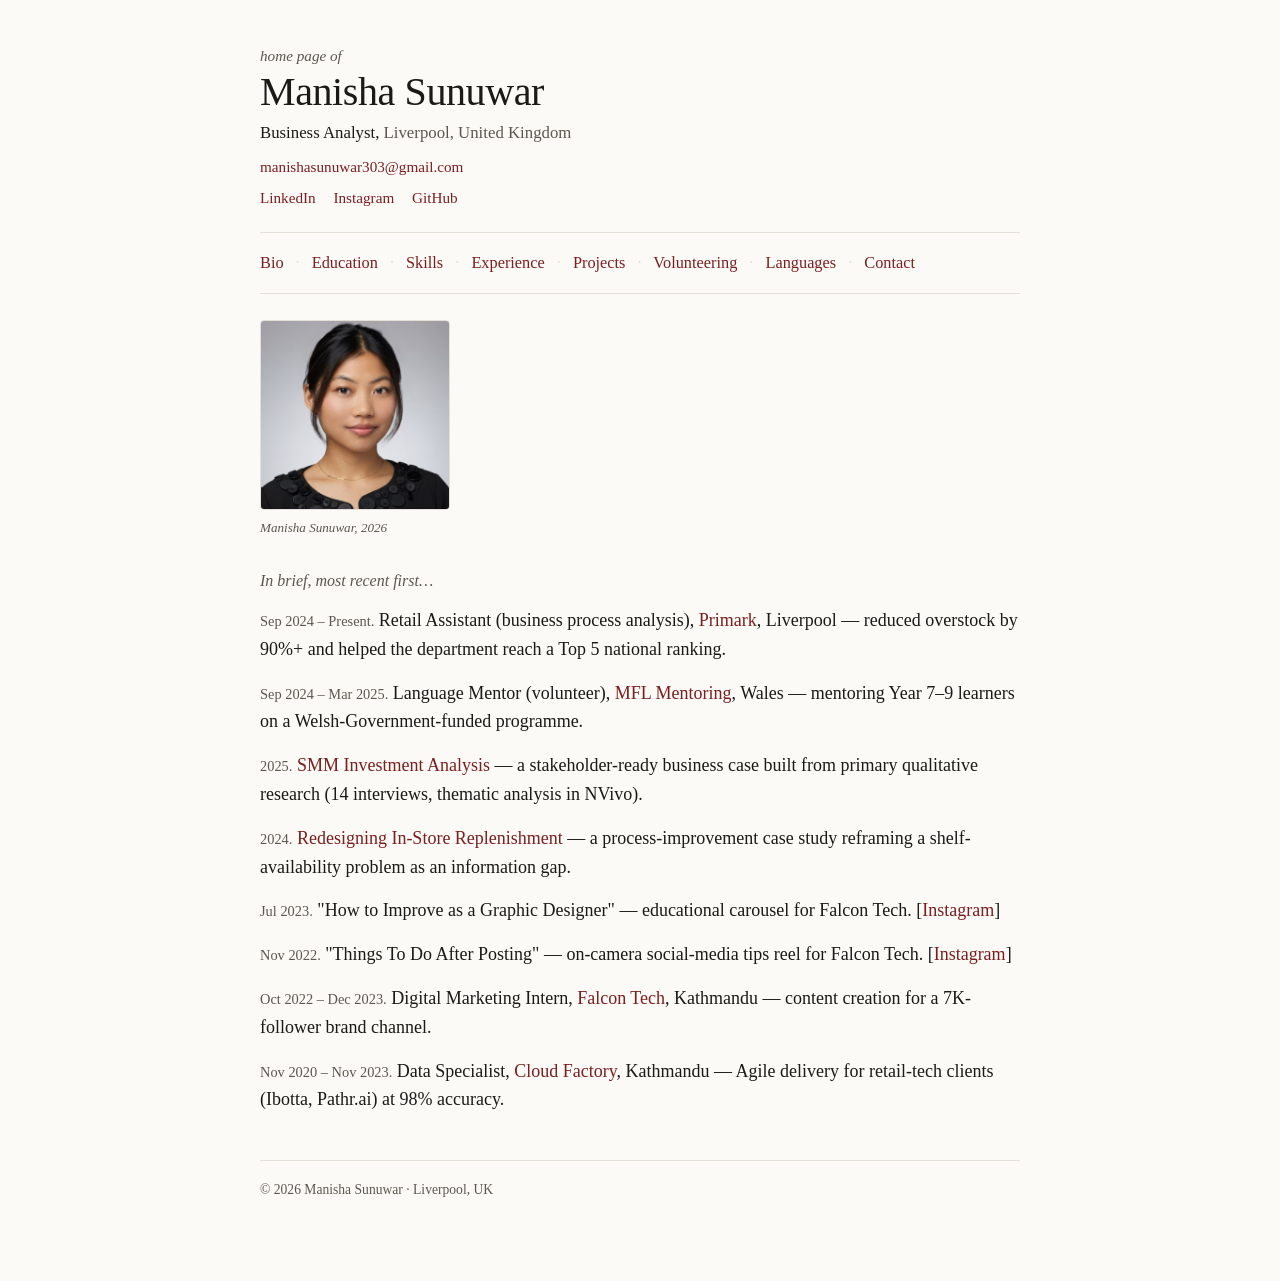
==== index.html @ f2773c0c "Add portfolio site" ====
<!DOCTYPE html>
<html lang="en">
<head>
  <meta charset="UTF-8" />
  <meta name="viewport" content="width=device-width, initial-scale=1.0" />
  <title>Manisha Sunuwar</title>
  <meta name="description" content="Home page of Manisha Sunuwar, Business Analyst in Liverpool, UK." />
  <link rel="stylesheet" href="styles.css" />
</head>
<body>
  <div class="wrap">
    <div class="masthead">
      <div class="home-of">home page of</div>
      <h1 class="name">Manisha Sunuwar</h1>
      <div class="title">Business Analyst, <span class="org">Liverpool, United Kingdom</span></div>
      <div class="contact-line"><a href="mailto:manishasunuwar303@gmail.com">manishasunuwar303@gmail.com</a></div>
      <div class="social">
        <a href="https://www.linkedin.com/in/manisha-sunuwar/" target="_blank" rel="noopener">LinkedIn</a>
        <a href="https://www.instagram.com/falcontechnepal/" target="_blank" rel="noopener">Instagram</a>
        <a href="#" id="ghlink" target="_blank" rel="noopener">GitHub</a>
      </div>
    </div>

    <nav class="nav-links">
      <a href="bio.html">Bio</a><span class="sep">·</span>
      <a href="education.html">Education</a><span class="sep">·</span>
      <a href="skills.html">Skills</a><span class="sep">·</span>
      <a href="experience.html">Experience</a><span class="sep">·</span>
      <a href="projects.html">Projects</a><span class="sep">·</span>
      <a href="volunteering.html">Volunteering</a><span class="sep">·</span>
      <a href="additional.html">Languages</a><span class="sep">·</span>
      <a href="contact.html">Contact</a>
    </nav>

    <figure class="portrait">
      <img src="assets/manisha.png" alt="Manisha Sunuwar" />
      <figcaption>Manisha Sunuwar, 2026</figcaption>
    </figure>

    <div class="recent">
      <h2>In brief, most recent first&hellip;</h2>

      <div class="entry">
        <span class="date">Sep 2024 – Present.</span>
        <span class="body">Retail Assistant (business process analysis), <a href="experience.html">Primark</a>, Liverpool — reduced overstock by 90%+ and helped the department reach a Top 5 national ranking.</span>
      </div>

      <div class="entry">
        <span class="date">Sep 2024 – Mar 2025.</span>
        <span class="body">Language Mentor (volunteer), <a href="volunteering.html">MFL Mentoring</a>, Wales — mentoring Year 7–9 learners on a Welsh-Government-funded programme.</span>
      </div>

      <div class="entry">
        <span class="date">2025.</span>
        <span class="body"><a href="projects.html">SMM Investment Analysis</a> — a stakeholder-ready business case built from primary qualitative research (14 interviews, thematic analysis in NVivo).</span>
      </div>

      <div class="entry">
        <span class="date">2024.</span>
        <span class="body"><a href="projects.html">Redesigning In-Store Replenishment</a> — a process-improvement case study reframing a shelf-availability problem as an information gap.</span>
      </div>

      <div class="entry">
        <span class="date">Jul 2023.</span>
        <span class="body">"How to Improve as a Graphic Designer" — educational carousel for Falcon Tech. [<a href="https://www.instagram.com/p/Cu6bPSGxSsg/?img_index=1" target="_blank" rel="noopener">Instagram</a>]</span>
      </div>

      <div class="entry">
        <span class="date">Nov 2022.</span>
        <span class="body">"Things To Do After Posting" — on-camera social-media tips reel for Falcon Tech. [<a href="https://www.instagram.com/falcontechnepal/reel/ClBF3lFDA8V/" target="_blank" rel="noopener">Instagram</a>]</span>
      </div>

      <div class="entry">
        <span class="date">Oct 2022 – Dec 2023.</span>
        <span class="body">Digital Marketing Intern, <a href="experience.html">Falcon Tech</a>, Kathmandu — content creation for a 7K-follower brand channel.</span>
      </div>

      <div class="entry">
        <span class="date">Nov 2020 – Nov 2023.</span>
        <span class="body">Data Specialist, <a href="experience.html">Cloud Factory</a>, Kathmandu — Agile delivery for retail-tech clients (Ibotta, Pathr.ai) at 98% accuracy.</span>
      </div>
    </div>

    <div class="footer">© <span id="yr"></span> Manisha Sunuwar · Liverpool, UK</div>
  </div>

  <script>
    document.getElementById('yr').textContent = new Date().getFullYear();
    // GitHub link points to the repo's owner page once published; falls back gracefully.
    (function(){
      var host = location.hostname; // e.g. username.github.io
      var gh = document.getElementById('ghlink');
      if (host.endsWith('github.io')) { gh.href = 'https://github.com/' + host.split('.')[0]; }
      else { gh.href = 'https://github.com/'; }
    })();
  </script>
</body>
</html>
---- styles.css ----
/* Shared styles — Manisha Sunuwar portfolio (Malan-inspired minimal hub + detail pages) */
:root {
  --bg: #fbfaf7;
  --ink: #1a1a17;
  --ink-soft: #5b574e;
  --line: #e4e0d8;
  --accent: #7a1f1f;      /* understated academic maroon */
  --accent-2: #2f6f5e;
  --max: 760px;
}
@media (prefers-color-scheme: dark) {
  :root:not([data-theme="light"]) {
    --bg: #14130f;
    --ink: #eceae3;
    --ink-soft: #a29d93;
    --line: #2c2a24;
    --accent: #d98a8a;
    --accent-2: #7fbfa9;
  }
}
:root[data-theme="dark"] {
  --bg: #14130f;
  --ink: #eceae3;
  --ink-soft: #a29d93;
  --line: #2c2a24;
  --accent: #d98a8a;
  --accent-2: #7fbfa9;
}

* { box-sizing: border-box; margin: 0; padding: 0; }
html { -webkit-text-size-adjust: 100%; }
body {
  background: var(--bg);
  color: var(--ink);
  font-family: Georgia, 'Times New Roman', serif;
  font-size: 18px;
  line-height: 1.6;
  padding: 44px 22px 80px;
}
.wrap { max-width: var(--max); margin: 0 auto; }

a { color: var(--accent); text-decoration: none; }
a:hover { text-decoration: underline; }

/* Masthead */
.masthead { margin-bottom: 6px; }
.home-of { color: var(--ink-soft); font-style: italic; font-size: .95rem; }
h1.name { font-size: 2.5rem; font-weight: normal; letter-spacing: -.01em; line-height: 1.1; margin: 2px 0 6px; }
.title { color: var(--ink); font-size: 1.05rem; }
.title .org { color: var(--ink-soft); }
.contact-line { color: var(--ink-soft); font-size: .95rem; margin-top: 8px; }
.contact-line a { color: var(--accent); }
.social { margin-top: 6px; font-size: .95rem; }
.social a { color: var(--accent); margin-right: 14px; }

/* Nav of hyperlinks (Malan-style) */
.nav-links {
  margin: 22px 0 10px;
  padding: 14px 0;
  border-top: 1px solid var(--line);
  border-bottom: 1px solid var(--line);
  font-size: 1.02rem;
  line-height: 2;
}
.nav-links a { margin-right: 4px; }
.nav-links .sep { color: var(--line); margin: 0 8px; }

/* Portrait */
.portrait { margin: 26px 0 10px; }
.portrait img { width: 190px; height: 190px; object-fit: cover; border: 1px solid var(--line); border-radius: 4px; display: block; }
.portrait figcaption { color: var(--ink-soft); font-size: .82rem; font-style: italic; margin-top: 7px; }

/* Chronological list on hub */
.recent { margin-top: 30px; }
.recent h2 { font-size: 1rem; font-weight: normal; font-style: italic; color: var(--ink-soft); margin-bottom: 12px; }
.entry { margin-bottom: 15px; }
.entry .date { color: var(--ink-soft); font-size: .9rem; }
.entry .body { }

/* Detail pages */
.back { font-size: .95rem; color: var(--ink-soft); }
.back a { color: var(--accent); }
.page-title { font-size: 2rem; font-weight: normal; margin: 18px 0 6px; letter-spacing: -.01em; }
.detail-nav { margin: 4px 0 26px; padding-bottom: 16px; border-bottom: 1px solid var(--line); font-size: .95rem; }
.detail-nav a { margin-right: 4px; }
.detail-nav .sep { color: var(--line); margin: 0 6px; }

section.block { margin-bottom: 34px; }
h2.sub { font-size: 1.3rem; font-weight: normal; margin-bottom: 4px; }
h3.item { font-size: 1.12rem; font-weight: bold; margin: 20px 0 2px; }
.meta { color: var(--ink-soft); font-size: .95rem; margin-bottom: 8px; }
.meta .when { font-style: italic; }
p { margin-bottom: 14px; }
ul.bullets { margin: 8px 0 14px 22px; }
ul.bullets li { margin-bottom: 7px; }
.tagline { color: var(--ink-soft); font-size: .92rem; }
.skills-block { margin-bottom: 18px; }
.skills-block .label { font-weight: bold; }
.divider { border: none; border-top: 1px solid var(--line); margin: 26px 0; }

.footer { margin-top: 46px; padding-top: 18px; border-top: 1px solid var(--line); color: var(--ink-soft); font-size: .85rem; }
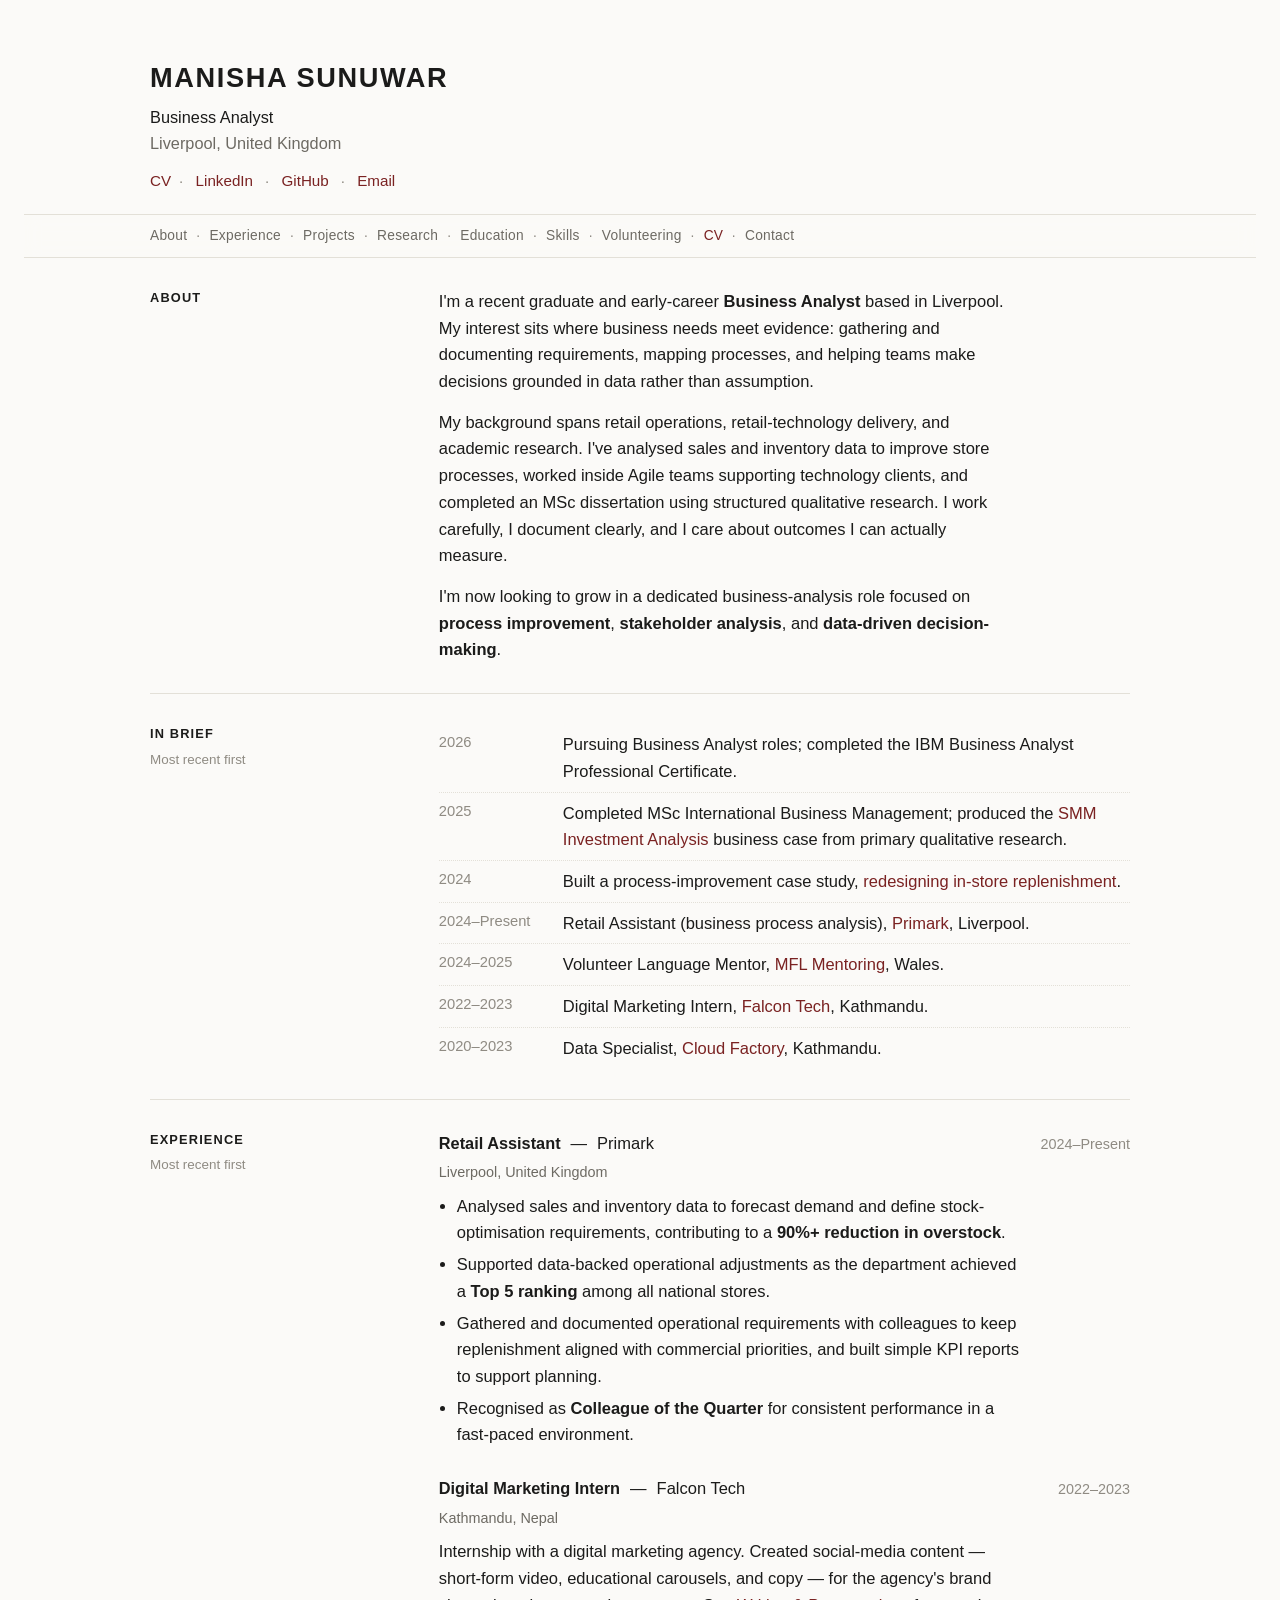
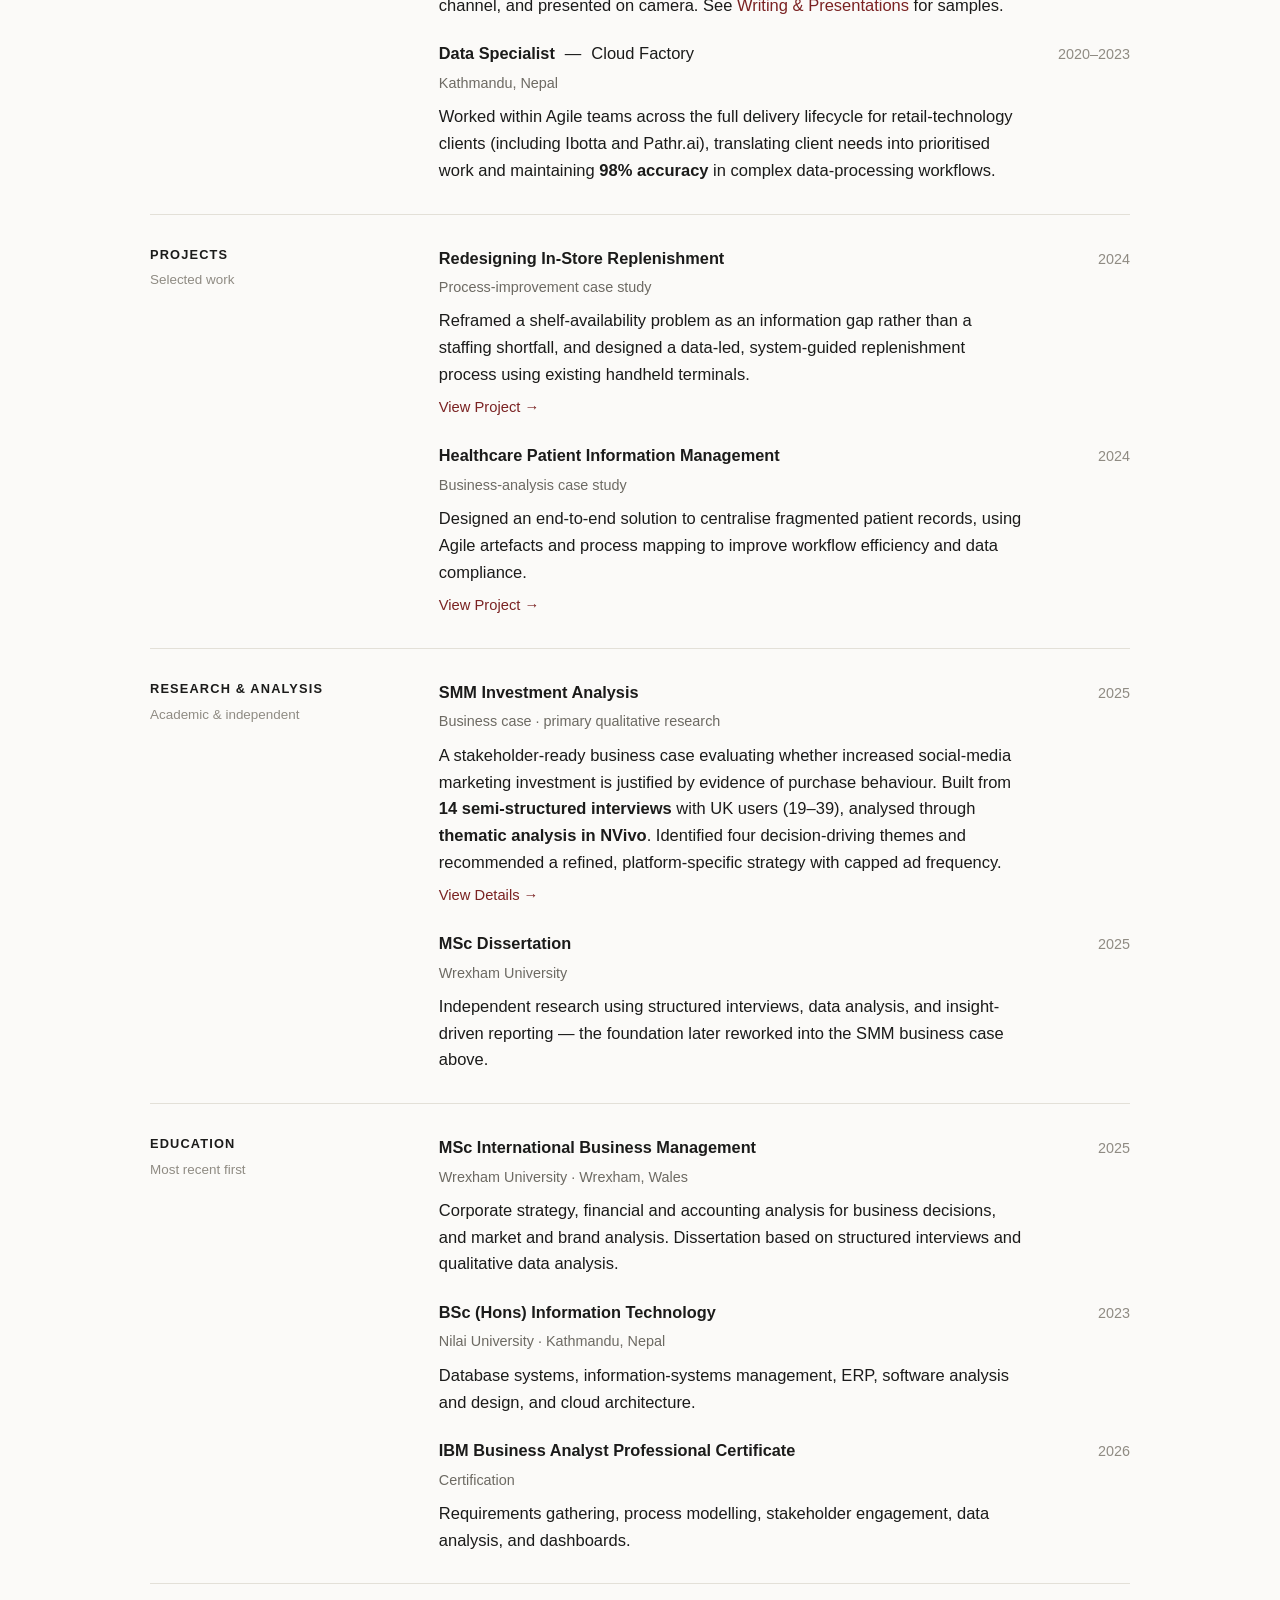
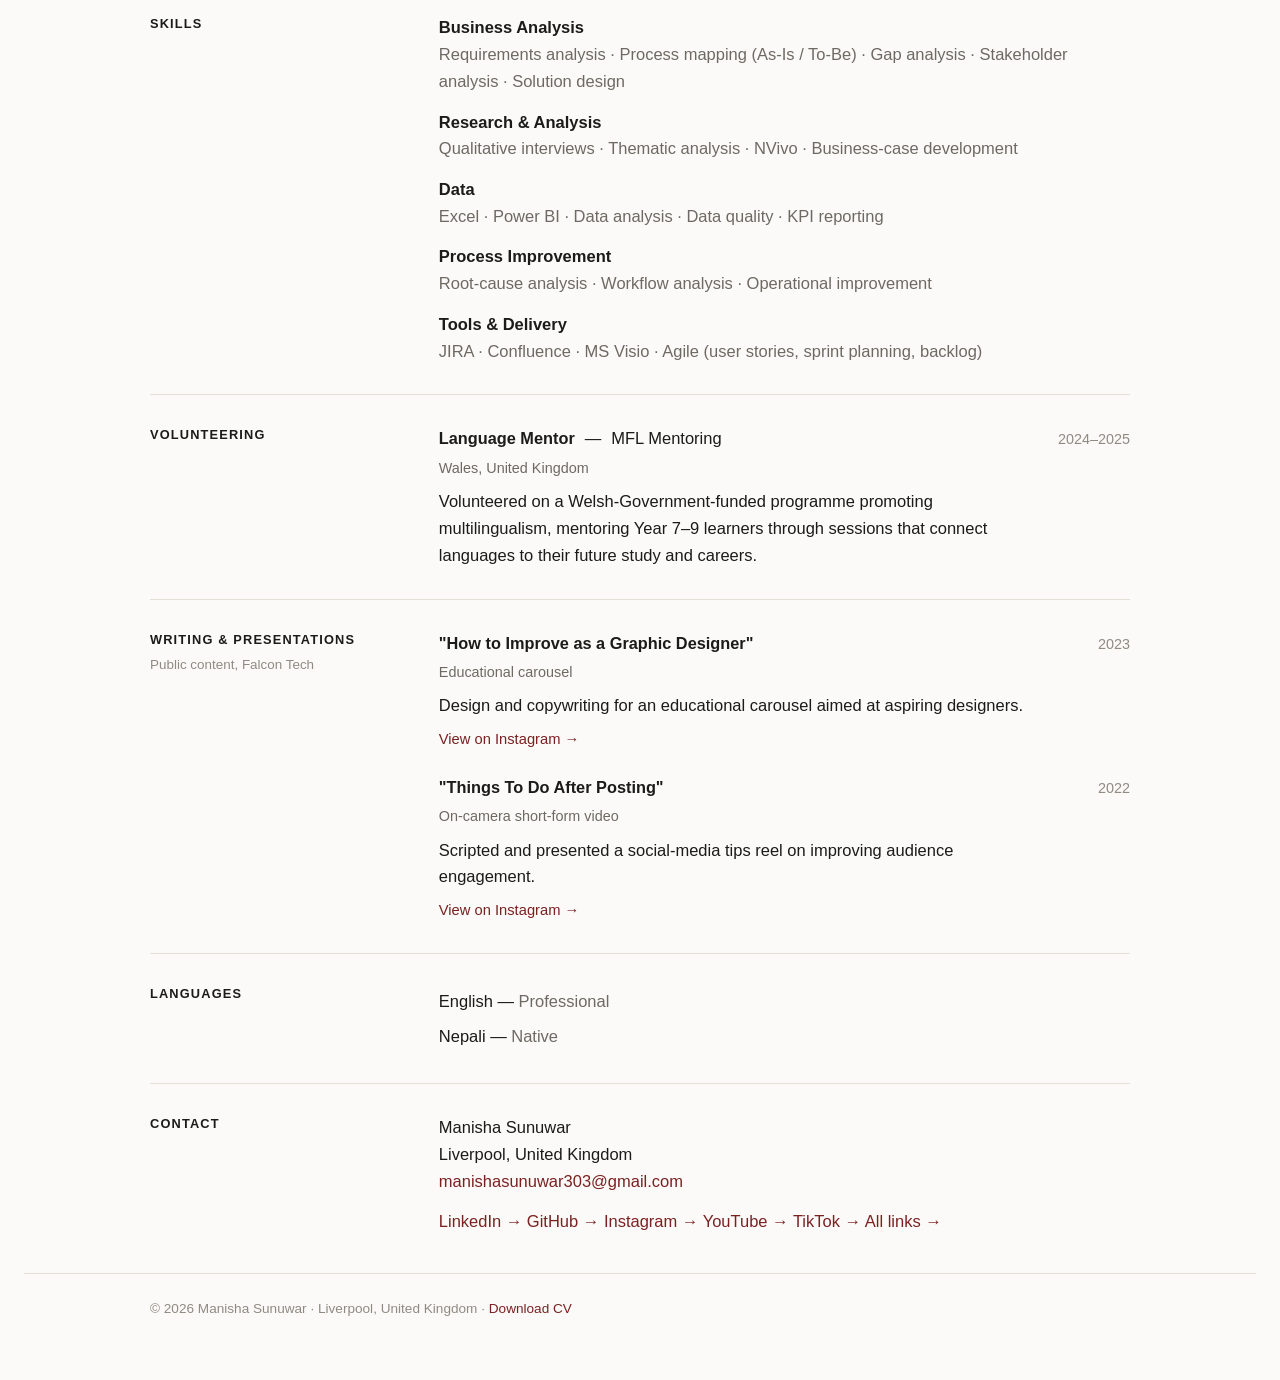
==== commit 7cf1c6c6: "Redesign as minimalist single-page editorial archive - Replace multi-page hub with one left-label/ri" ====
--- a/index.html
+++ b/index.html
@@ -4,95 +4,365 @@
   <meta charset="UTF-8" />
   <meta name="viewport" content="width=device-width, initial-scale=1.0" />
   <title>Manisha Sunuwar</title>
-  <meta name="description" content="Home page of Manisha Sunuwar, Business Analyst in Liverpool, UK." />
+  <meta name="description" content="Manisha Sunuwar — Business Analyst in Liverpool, United Kingdom. Experience, projects, research, and education." />
   <link rel="stylesheet" href="styles.css" />
 </head>
 <body>
   <div class="wrap">
-    <div class="masthead">
-      <div class="home-of">home page of</div>
-      <h1 class="name">Manisha Sunuwar</h1>
-      <div class="title">Business Analyst, <span class="org">Liverpool, United Kingdom</span></div>
-      <div class="contact-line"><a href="mailto:manishasunuwar303@gmail.com">manishasunuwar303@gmail.com</a></div>
-      <div class="social">
-        <a href="https://www.linkedin.com/in/manisha-sunuwar/" target="_blank" rel="noopener">LinkedIn</a>
-        <a href="https://www.instagram.com/falcontechnepal/" target="_blank" rel="noopener">Instagram</a>
-        <a href="#" id="ghlink" target="_blank" rel="noopener">GitHub</a>
-      </div>
-    </div>
-
-    <nav class="nav-links">
-      <a href="bio.html">Bio</a><span class="sep">·</span>
-      <a href="education.html">Education</a><span class="sep">·</span>
-      <a href="skills.html">Skills</a><span class="sep">·</span>
-      <a href="experience.html">Experience</a><span class="sep">·</span>
-      <a href="projects.html">Projects</a><span class="sep">·</span>
-      <a href="volunteering.html">Volunteering</a><span class="sep">·</span>
-      <a href="additional.html">Languages</a><span class="sep">·</span>
-      <a href="contact.html">Contact</a>
-    </nav>
-
-    <figure class="portrait">
-      <img src="assets/manisha.png" alt="Manisha Sunuwar" />
-      <figcaption>Manisha Sunuwar, 2026</figcaption>
-    </figure>
-
-    <div class="recent">
-      <h2>In brief, most recent first&hellip;</h2>
-
-      <div class="entry">
-        <span class="date">Sep 2024 – Present.</span>
-        <span class="body">Retail Assistant (business process analysis), <a href="experience.html">Primark</a>, Liverpool — reduced overstock by 90%+ and helped the department reach a Top 5 national ranking.</span>
-      </div>
-
-      <div class="entry">
-        <span class="date">Sep 2024 – Mar 2025.</span>
-        <span class="body">Language Mentor (volunteer), <a href="volunteering.html">MFL Mentoring</a>, Wales — mentoring Year 7–9 learners on a Welsh-Government-funded programme.</span>
-      </div>
-
-      <div class="entry">
-        <span class="date">2025.</span>
-        <span class="body"><a href="projects.html">SMM Investment Analysis</a> — a stakeholder-ready business case built from primary qualitative research (14 interviews, thematic analysis in NVivo).</span>
-      </div>
-
-      <div class="entry">
-        <span class="date">2024.</span>
-        <span class="body"><a href="projects.html">Redesigning In-Store Replenishment</a> — a process-improvement case study reframing a shelf-availability problem as an information gap.</span>
-      </div>
-
-      <div class="entry">
-        <span class="date">Jul 2023.</span>
-        <span class="body">"How to Improve as a Graphic Designer" — educational carousel for Falcon Tech. [<a href="https://www.instagram.com/p/Cu6bPSGxSsg/?img_index=1" target="_blank" rel="noopener">Instagram</a>]</span>
-      </div>
-
-      <div class="entry">
-        <span class="date">Nov 2022.</span>
-        <span class="body">"Things To Do After Posting" — on-camera social-media tips reel for Falcon Tech. [<a href="https://www.instagram.com/falcontechnepal/reel/ClBF3lFDA8V/" target="_blank" rel="noopener">Instagram</a>]</span>
-      </div>
-
-      <div class="entry">
-        <span class="date">Oct 2022 – Dec 2023.</span>
-        <span class="body">Digital Marketing Intern, <a href="experience.html">Falcon Tech</a>, Kathmandu — content creation for a 7K-follower brand channel.</span>
-      </div>
-
-      <div class="entry">
-        <span class="date">Nov 2020 – Nov 2023.</span>
-        <span class="body">Data Specialist, <a href="experience.html">Cloud Factory</a>, Kathmandu — Agile delivery for retail-tech clients (Ibotta, Pathr.ai) at 98% accuracy.</span>
-      </div>
-    </div>
-
-    <div class="footer">© <span id="yr"></span> Manisha Sunuwar · Liverpool, UK</div>
+    <header class="masthead">
+      <h1>Manisha Sunuwar</h1>
+      <div class="role">Business Analyst</div>
+      <div class="loc">Liverpool, United Kingdom</div>
+      <div class="links">
+        <button class="textbtn" type="button" data-cv>CV</button><span class="sep">·</span>
+        <a href="https://www.linkedin.com/in/manisha-sunuwar/" target="_blank" rel="noopener">LinkedIn</a><span class="sep">·</span>
+        <a href="https://github.com/manishasunuwar303" target="_blank" rel="noopener">GitHub</a><span class="sep">·</span>
+        <a href="mailto:manishasunuwar303@gmail.com">Email</a>
+      </div>
+    </header>
+  </div>
+
+  <nav class="site">
+    <div class="wrap">
+      <a href="#about">About</a><span class="sep">·</span>
+      <a href="#experience">Experience</a><span class="sep">·</span>
+      <a href="#projects">Projects</a><span class="sep">·</span>
+      <a href="#research">Research</a><span class="sep">·</span>
+      <a href="#education">Education</a><span class="sep">·</span>
+      <a href="#skills">Skills</a><span class="sep">·</span>
+      <a href="#volunteering">Volunteering</a><span class="sep">·</span>
+      <button class="textbtn" type="button" data-cv>CV</button><span class="sep">·</span>
+      <a href="#contact">Contact</a>
+    </div>
+  </nav>
+
+  <main class="wrap">
+
+    <!-- ABOUT -->
+    <section class="row" id="about">
+      <div class="label"><div class="title">About</div></div>
+      <div class="content">
+        <p>I'm a recent graduate and early-career <strong>Business Analyst</strong> based in Liverpool. My interest sits where business needs meet evidence: gathering and documenting requirements, mapping processes, and helping teams make decisions grounded in data rather than assumption.</p>
+        <p>My background spans retail operations, retail-technology delivery, and academic research. I've analysed sales and inventory data to improve store processes, worked inside Agile teams supporting technology clients, and completed an MSc dissertation using structured qualitative research. I work carefully, I document clearly, and I care about outcomes I can actually measure.</p>
+        <p>I'm now looking to grow in a dedicated business-analysis role focused on <strong>process improvement</strong>, <strong>stakeholder analysis</strong>, and <strong>data-driven decision-making</strong>.</p>
+      </div>
+    </section>
+
+    <!-- IN BRIEF -->
+    <section class="row" id="brief">
+      <div class="label"><div class="title">In Brief</div><div class="sub">Most recent first</div></div>
+      <div class="content">
+        <ul class="brief">
+          <li><span class="yr">2026</span><span class="txt">Pursuing Business Analyst roles; completed the IBM Business Analyst Professional Certificate.</span></li>
+          <li><span class="yr">2025</span><span class="txt">Completed MSc International Business Management; produced the <a href="#research">SMM Investment Analysis</a> business case from primary qualitative research.</span></li>
+          <li><span class="yr">2024</span><span class="txt">Built a process-improvement case study, <a href="#projects">redesigning in-store replenishment</a>.</span></li>
+          <li><span class="yr">2024–Present</span><span class="txt">Retail Assistant (business process analysis), <a href="#experience">Primark</a>, Liverpool.</span></li>
+          <li><span class="yr">2024–2025</span><span class="txt">Volunteer Language Mentor, <a href="#volunteering">MFL Mentoring</a>, Wales.</span></li>
+          <li><span class="yr">2022–2023</span><span class="txt">Digital Marketing Intern, <a href="#experience">Falcon Tech</a>, Kathmandu.</span></li>
+          <li><span class="yr">2020–2023</span><span class="txt">Data Specialist, <a href="#experience">Cloud Factory</a>, Kathmandu.</span></li>
+        </ul>
+      </div>
+    </section>
+
+    <!-- EXPERIENCE -->
+    <section class="row" id="experience">
+      <div class="label"><div class="title">Experience</div><div class="sub">Most recent first</div></div>
+      <div class="content">
+        <div class="entry">
+          <div class="head">
+            <span class="h-title">Retail Assistant</span> — <span class="h-org">Primark</span>
+            <span class="h-date">2024–Present</span>
+            <span class="h-meta">Liverpool, United Kingdom</span>
+          </div>
+          <ul>
+            <li>Analysed sales and inventory data to forecast demand and define stock-optimisation requirements, contributing to a <strong>90%+ reduction in overstock</strong>.</li>
+            <li>Supported data-backed operational adjustments as the department achieved a <strong>Top 5 ranking</strong> among all national stores.</li>
+            <li>Gathered and documented operational requirements with colleagues to keep replenishment aligned with commercial priorities, and built simple KPI reports to support planning.</li>
+            <li>Recognised as <strong>Colleague of the Quarter</strong> for consistent performance in a fast-paced environment.</li>
+          </ul>
+        </div>
+
+        <div class="entry">
+          <div class="head">
+            <span class="h-title">Digital Marketing Intern</span> — <span class="h-org">Falcon Tech</span>
+            <span class="h-date">2022–2023</span>
+            <span class="h-meta">Kathmandu, Nepal</span>
+          </div>
+          <p>Internship with a digital marketing agency. Created social-media content — short-form video, educational carousels, and copy — for the agency's brand channel, and presented on camera. See <a href="#writing">Writing &amp; Presentations</a> for samples.</p>
+        </div>
+
+        <div class="entry">
+          <div class="head">
+            <span class="h-title">Data Specialist</span> — <span class="h-org">Cloud Factory</span>
+            <span class="h-date">2020–2023</span>
+            <span class="h-meta">Kathmandu, Nepal</span>
+          </div>
+          <p>Worked within Agile teams across the full delivery lifecycle for retail-technology clients (including Ibotta and Pathr.ai), translating client needs into prioritised work and maintaining <strong>98% accuracy</strong> in complex data-processing workflows.</p>
+        </div>
+      </div>
+    </section>
+
+    <!-- PROJECTS -->
+    <section class="row" id="projects">
+      <div class="label"><div class="title">Projects</div><div class="sub">Selected work</div></div>
+      <div class="content">
+        <div class="entry">
+          <div class="head">
+            <span class="h-title">Redesigning In-Store Replenishment</span>
+            <span class="h-date">2024</span>
+            <span class="h-meta">Process-improvement case study</span>
+          </div>
+          <p>Reframed a shelf-availability problem as an information gap rather than a staffing shortfall, and designed a data-led, system-guided replenishment process using existing handheld terminals.</p>
+          <div class="links-line">
+            <button class="textbtn" type="button" data-project="replenishment">View Project →</button>
+          </div>
+        </div>
+
+        <div class="entry">
+          <div class="head">
+            <span class="h-title">Healthcare Patient Information Management</span>
+            <span class="h-date">2024</span>
+            <span class="h-meta">Business-analysis case study</span>
+          </div>
+          <p>Designed an end-to-end solution to centralise fragmented patient records, using Agile artefacts and process mapping to improve workflow efficiency and data compliance.</p>
+          <div class="links-line">
+            <button class="textbtn" type="button" data-project="healthcare">View Project →</button>
+          </div>
+        </div>
+      </div>
+    </section>
+
+    <!-- RESEARCH & ANALYSIS -->
+    <section class="row" id="research">
+      <div class="label"><div class="title">Research &amp; Analysis</div><div class="sub">Academic &amp; independent</div></div>
+      <div class="content">
+        <div class="entry">
+          <div class="head">
+            <span class="h-title">SMM Investment Analysis</span>
+            <span class="h-date">2025</span>
+            <span class="h-meta">Business case · primary qualitative research</span>
+          </div>
+          <p>A stakeholder-ready business case evaluating whether increased social-media marketing investment is justified by evidence of purchase behaviour. Built from <strong>14 semi-structured interviews</strong> with UK users (19–39), analysed through <strong>thematic analysis in NVivo</strong>. Identified four decision-driving themes and recommended a refined, platform-specific strategy with capped ad frequency.</p>
+          <div class="links-line">
+            <button class="textbtn" type="button" data-project="smm">View Details →</button>
+          </div>
+        </div>
+
+        <div class="entry">
+          <div class="head">
+            <span class="h-title">MSc Dissertation</span>
+            <span class="h-date">2025</span>
+            <span class="h-meta">Wrexham University</span>
+          </div>
+          <p>Independent research using structured interviews, data analysis, and insight-driven reporting — the foundation later reworked into the SMM business case above.</p>
+        </div>
+      </div>
+    </section>
+
+    <!-- EDUCATION -->
+    <section class="row" id="education">
+      <div class="label"><div class="title">Education</div><div class="sub">Most recent first</div></div>
+      <div class="content">
+        <div class="entry">
+          <div class="head">
+            <span class="h-title">MSc International Business Management</span>
+            <span class="h-date">2025</span>
+            <span class="h-meta">Wrexham University · Wrexham, Wales</span>
+          </div>
+          <p>Corporate strategy, financial and accounting analysis for business decisions, and market and brand analysis. Dissertation based on structured interviews and qualitative data analysis.</p>
+        </div>
+        <div class="entry">
+          <div class="head">
+            <span class="h-title">BSc (Hons) Information Technology</span>
+            <span class="h-date">2023</span>
+            <span class="h-meta">Nilai University · Kathmandu, Nepal</span>
+          </div>
+          <p>Database systems, information-systems management, ERP, software analysis and design, and cloud architecture.</p>
+        </div>
+        <div class="entry">
+          <div class="head">
+            <span class="h-title">IBM Business Analyst Professional Certificate</span>
+            <span class="h-date">2026</span>
+            <span class="h-meta">Certification</span>
+          </div>
+          <p>Requirements gathering, process modelling, stakeholder engagement, data analysis, and dashboards.</p>
+        </div>
+      </div>
+    </section>
+
+    <!-- SKILLS -->
+    <section class="row" id="skills">
+      <div class="label"><div class="title">Skills</div></div>
+      <div class="content">
+        <div class="grouping"><span class="g-label">Business Analysis</span><br/><span class="g-items">Requirements analysis · Process mapping (As-Is / To-Be) · Gap analysis · Stakeholder analysis · Solution design</span></div>
+        <div class="grouping"><span class="g-label">Research &amp; Analysis</span><br/><span class="g-items">Qualitative interviews · Thematic analysis · NVivo · Business-case development</span></div>
+        <div class="grouping"><span class="g-label">Data</span><br/><span class="g-items">Excel · Power BI · Data analysis · Data quality · KPI reporting</span></div>
+        <div class="grouping"><span class="g-label">Process Improvement</span><br/><span class="g-items">Root-cause analysis · Workflow analysis · Operational improvement</span></div>
+        <div class="grouping"><span class="g-label">Tools &amp; Delivery</span><br/><span class="g-items">JIRA · Confluence · MS Visio · Agile (user stories, sprint planning, backlog)</span></div>
+      </div>
+    </section>
+
+    <!-- VOLUNTEERING -->
+    <section class="row" id="volunteering">
+      <div class="label"><div class="title">Volunteering</div></div>
+      <div class="content">
+        <div class="entry">
+          <div class="head">
+            <span class="h-title">Language Mentor</span> — <span class="h-org">MFL Mentoring</span>
+            <span class="h-date">2024–2025</span>
+            <span class="h-meta">Wales, United Kingdom</span>
+          </div>
+          <p>Volunteered on a Welsh-Government-funded programme promoting multilingualism, mentoring Year 7–9 learners through sessions that connect languages to their future study and careers.</p>
+        </div>
+      </div>
+    </section>
+
+    <!-- WRITING & PRESENTATIONS -->
+    <section class="row" id="writing">
+      <div class="label"><div class="title">Writing &amp; Presentations</div><div class="sub">Public content, Falcon Tech</div></div>
+      <div class="content">
+        <div class="entry">
+          <div class="head">
+            <span class="h-title">"How to Improve as a Graphic Designer"</span>
+            <span class="h-date">2023</span>
+            <span class="h-meta">Educational carousel</span>
+          </div>
+          <p>Design and copywriting for an educational carousel aimed at aspiring designers.</p>
+          <div class="links-line"><a href="https://www.instagram.com/p/Cu6bPSGxSsg/?img_index=1" target="_blank" rel="noopener">View on Instagram →</a></div>
+        </div>
+        <div class="entry">
+          <div class="head">
+            <span class="h-title">"Things To Do After Posting"</span>
+            <span class="h-date">2022</span>
+            <span class="h-meta">On-camera short-form video</span>
+          </div>
+          <p>Scripted and presented a social-media tips reel on improving audience engagement.</p>
+          <div class="links-line"><a href="https://www.instagram.com/falcontechnepal/reel/ClBF3lFDA8V/" target="_blank" rel="noopener">View on Instagram →</a></div>
+        </div>
+      </div>
+    </section>
+
+    <!-- LANGUAGES -->
+    <section class="row" id="languages">
+      <div class="label"><div class="title">Languages</div></div>
+      <div class="content">
+        <ul class="plainlist">
+          <li><span class="lang">English</span> — <span class="lvl">Professional</span></li>
+          <li><span class="lang">Nepali</span> — <span class="lvl">Native</span></li>
+        </ul>
+      </div>
+    </section>
+
+    <!-- CONTACT -->
+    <section class="row" id="contact">
+      <div class="label"><div class="title">Contact</div></div>
+      <div class="content">
+        <p>
+          Manisha Sunuwar<br/>
+          Liverpool, United Kingdom<br/>
+          <a href="mailto:manishasunuwar303@gmail.com">manishasunuwar303@gmail.com</a>
+        </p>
+        <p class="links-line" style="margin-top:0">
+          <a href="https://www.linkedin.com/in/manisha-sunuwar/" target="_blank" rel="noopener">LinkedIn →</a>
+          <a href="https://github.com/manishasunuwar303" target="_blank" rel="noopener">GitHub →</a>
+          <a href="https://www.instagram.com/manishasunuwar/" target="_blank" rel="noopener">Instagram →</a>
+          <a href="https://www.youtube.com/@manishasunuwar" target="_blank" rel="noopener">YouTube →</a>
+          <a href="https://www.tiktok.com/@manishasunuwar" target="_blank" rel="noopener">TikTok →</a>
+          <a href="https://linktr.ee/manishasunuwar" target="_blank" rel="noopener">All links →</a>
+        </p>
+      </div>
+    </section>
+
+  </main>
+
+  <footer class="site">
+    <div class="wrap">© <span id="yr"></span> Manisha Sunuwar · Liverpool, United Kingdom · <button class="textbtn" type="button" data-cv>Download CV</button></div>
+  </footer>
+
+  <!-- Hidden project details (source for modals) -->
+  <div hidden>
+    <div id="tpl-replenishment" data-title="Redesigning In-Store Replenishment" data-meta="2024 · Process-improvement case study">
+      <div class="pblock"><h4>Objective</h4><p>Understand why shelf availability was inconsistent at a national fast-fashion retailer, and design a practical fix — without assuming the problem was simply too few staff.</p></div>
+      <div class="pblock"><h4>Approach</h4><ul><li>Analysed the situation and reframed the root cause as an <strong>information gap</strong>, not a resourcing shortfall.</li><li>Mapped the current (As-Is) replenishment workflow and designed a To-Be process.</li><li>Defined requirements to prioritise pick tasks by sales velocity using existing handheld terminals, surfacing exact stockroom bin locations.</li><li>Wrote user stories with acceptance criteria for the system-guided solution.</li></ul></div>
+      <div class="pblock"><h4>Tools &amp; Methods</h4><p>Root-cause analysis · Process mapping (As-Is / To-Be) · Requirements engineering · User-story mapping &amp; acceptance criteria · Stakeholder analysis.</p></div>
+      <div class="pblock"><h4>Outcome</h4><ul><li>Targeted cutting replenishment cycle times by more than half.</li><li>Aimed to improve peak-hour shelf availability from 92% to 98%.</li><li>Reduced stockroom overstock through smarter, data-backed reordering.</li></ul><p class="p-meta" style="margin-top:8px">Presented as a structured case study; figures are project targets based on the analysis.</p></div>
+    </div>
+
+    <div id="tpl-healthcare" data-title="Healthcare Patient Information Management" data-meta="2024 · Business-analysis case study">
+      <div class="pblock"><h4>Objective</h4><p>Centralise fragmented patient records to improve clinical workflow efficiency and data compliance.</p></div>
+      <div class="pblock"><h4>Approach</h4><ul><li>Applied Agile methodology to build a product backlog.</li><li>Documented technical requirements and functional user stories for secure, role-based access.</li><li>Mapped the patient journey to reduce administrative processing time and data-entry errors.</li></ul></div>
+      <div class="pblock"><h4>Tools &amp; Methods</h4><p>Agile · Product backlog · User stories · Process mapping · Requirements documentation.</p></div>
+      <div class="pblock"><h4>Outcome</h4><p>An end-to-end solution design with a prioritised backlog and mapped To-Be patient journey, structured for secure role-based access.</p></div>
+    </div>
+
+    <div id="tpl-smm" data-title="SMM Investment Analysis" data-meta="2025 · Business case · primary qualitative research">
+      <div class="pblock"><h4>Objective</h4><p>Determine whether continued and increased social-media marketing investment is justified by real evidence of how platforms influence purchase behaviour.</p></div>
+      <div class="pblock"><h4>Approach</h4><ul><li>Conducted <strong>14 semi-structured interviews</strong> with active UK social-media users aged 19–39.</li><li>Analysed transcripts using <strong>thematic analysis</strong> in NVivo.</li><li>Translated findings into a stakeholder-ready business case with options appraisal.</li></ul></div>
+      <div class="pblock"><h4>Key Findings</h4><ul><li>Trend-driven, authentic content drives engagement more than polished, overtly promotional posts.</li><li>Authenticity and trust in the source are preconditions for purchase intent.</li><li>Urgency and scarcity tactics work short-term but risk post-purchase regret.</li><li>Over-personalised, repetitive advertising causes frustration beyond a "personalisation ceiling".</li></ul></div>
+      <div class="pblock"><h4>Recommendation</h4><p>Prioritise authentic, trend-responsive content; cap ad frequency and monitor sentiment; and track platform-specific engagement separately rather than as a single channel.</p></div>
+      <div class="pblock"><h4>Tools &amp; Methods</h4><p>Qualitative interviews · Thematic analysis · NVivo · Business-case development · Options appraisal · Stakeholder mapping.</p></div>
+    </div>
+  </div>
+
+  <!-- Modal -->
+  <div class="modal-backdrop" id="modal" role="dialog" aria-modal="true" aria-labelledby="modalTitle">
+    <div class="modal">
+      <div class="modal-head">
+        <span class="m-title" id="modalTitle"></span>
+        <span class="m-actions" id="modalActions"></span>
+        <button class="modal-close" type="button" aria-label="Close" data-close>&times;</button>
+      </div>
+      <div class="modal-body" id="modalBody"></div>
+    </div>
   </div>
 
   <script>
     document.getElementById('yr').textContent = new Date().getFullYear();
-    // GitHub link points to the repo's owner page once published; falls back gracefully.
-    (function(){
-      var host = location.hostname; // e.g. username.github.io
-      var gh = document.getElementById('ghlink');
-      if (host.endsWith('github.io')) { gh.href = 'https://github.com/' + host.split('.')[0]; }
-      else { gh.href = 'https://github.com/'; }
-    })();
+
+    var CV_PATH = 'assets/Manisha-Sunuwar-CV.pdf';
+    var modal = document.getElementById('modal');
+    var modalBody = document.getElementById('modalBody');
+    var modalTitle = document.getElementById('modalTitle');
+    var modalActions = document.getElementById('modalActions');
+
+    function openModal(title, actionsHTML, bodyHTML, pdf) {
+      modalTitle.textContent = title;
+      modalActions.innerHTML = actionsHTML || '';
+      modalBody.className = 'modal-body' + (pdf ? ' pdf' : '');
+      modalBody.innerHTML = bodyHTML;
+      modal.classList.add('open');
+      document.body.style.overflow = 'hidden';
+    }
+    function closeModal() {
+      modal.classList.remove('open');
+      modalBody.innerHTML = '';
+      document.body.style.overflow = '';
+    }
+
+    function openCV() {
+      var actions = '<a href="' + CV_PATH + '" download>Download</a>' +
+                    '<a href="' + CV_PATH + '" target="_blank" rel="noopener">Open in New Tab</a>';
+      var body = '<iframe src="' + CV_PATH + '#view=FitH" title="Curriculum Vitae"></iframe>' +
+                 '<div class="pdf-fallback">Can’t see the CV? <a href="' + CV_PATH + '" target="_blank" rel="noopener">Open it in a new tab</a> or <a href="' + CV_PATH + '" download>download it</a>.</div>';
+      openModal('Curriculum Vitae', actions, body, true);
+    }
+
+    function openProject(id) {
+      var tpl = document.getElementById('tpl-' + id);
+      if (!tpl) return;
+      var meta = tpl.getAttribute('data-meta');
+      var body = '<div class="p-meta">' + meta + '</div>' + tpl.innerHTML;
+      openModal(tpl.getAttribute('data-title'), '', body, false);
+    }
+
+    document.addEventListener('click', function (e) {
+      var t = e.target.closest('[data-cv],[data-project],[data-close]');
+      if (!t) { if (e.target === modal) closeModal(); return; }
+      if (t.hasAttribute('data-cv')) { e.preventDefault(); openCV(); }
+      else if (t.hasAttribute('data-project')) { e.preventDefault(); openProject(t.getAttribute('data-project')); }
+      else if (t.hasAttribute('data-close')) { closeModal(); }
+    });
+    document.addEventListener('keydown', function (e) { if (e.key === 'Escape') closeModal(); });
   </script>
 </body>
 </html>
--- a/styles.css
+++ b/styles.css
@@ -1,101 +1,175 @@
-/* Shared styles — Manisha Sunuwar portfolio (Malan-inspired minimal hub + detail pages) */
+/* Manisha Sunuwar — minimalist editorial personal archive
+   Structural reference: David J. Malan's homepage (layout only; original content & styling). */
+
 :root {
-  --bg: #fbfaf7;
-  --ink: #1a1a17;
-  --ink-soft: #5b574e;
-  --line: #e4e0d8;
-  --accent: #7a1f1f;      /* understated academic maroon */
-  --accent-2: #2f6f5e;
-  --max: 760px;
+  --bg: #fbfaf8;
+  --ink: #1b1b1a;
+  --muted: #6d6a63;
+  --faint: #8f8b83;
+  --line: #e3e0d8;
+  --accent: #7a2222;         /* single restrained accent */
+  --accent-hover: #9a3030;
+  --maxw: 980px;
+  --left: 26%;
 }
 @media (prefers-color-scheme: dark) {
   :root:not([data-theme="light"]) {
-    --bg: #14130f;
-    --ink: #eceae3;
-    --ink-soft: #a29d93;
-    --line: #2c2a24;
+    --bg: #141310;
+    --ink: #ecebe4;
+    --muted: #a29e94;
+    --faint: #837f76;
+    --line: #2b2a24;
     --accent: #d98a8a;
-    --accent-2: #7fbfa9;
+    --accent-hover: #e6a6a6;
   }
 }
 :root[data-theme="dark"] {
-  --bg: #14130f;
-  --ink: #eceae3;
-  --ink-soft: #a29d93;
-  --line: #2c2a24;
-  --accent: #d98a8a;
-  --accent-2: #7fbfa9;
+  --bg: #141310; --ink: #ecebe4; --muted: #a29e94; --faint: #837f76;
+  --line: #2b2a24; --accent: #d98a8a; --accent-hover: #e6a6a6;
 }
 
 * { box-sizing: border-box; margin: 0; padding: 0; }
-html { -webkit-text-size-adjust: 100%; }
+html { -webkit-text-size-adjust: 100%; scroll-behavior: smooth; }
 body {
   background: var(--bg);
   color: var(--ink);
-  font-family: Georgia, 'Times New Roman', serif;
-  font-size: 18px;
-  line-height: 1.6;
-  padding: 44px 22px 80px;
+  font-family: -apple-system, BlinkMacSystemFont, "Segoe UI", Helvetica, Arial, sans-serif;
+  font-size: 16.5px;
+  line-height: 1.62;
+  padding: 0 24px;
 }
-.wrap { max-width: var(--max); margin: 0 auto; }
+.wrap { max-width: var(--maxw); margin: 0 auto; }
 
 a { color: var(--accent); text-decoration: none; }
-a:hover { text-decoration: underline; }
+a:hover { color: var(--accent-hover); text-decoration: underline; }
+strong { font-weight: 650; }
+em { color: var(--muted); font-style: italic; }
 
-/* Masthead */
-.masthead { margin-bottom: 6px; }
-.home-of { color: var(--ink-soft); font-style: italic; font-size: .95rem; }
-h1.name { font-size: 2.5rem; font-weight: normal; letter-spacing: -.01em; line-height: 1.1; margin: 2px 0 6px; }
-.title { color: var(--ink); font-size: 1.05rem; }
-.title .org { color: var(--ink-soft); }
-.contact-line { color: var(--ink-soft); font-size: .95rem; margin-top: 8px; }
-.contact-line a { color: var(--accent); }
-.social { margin-top: 6px; font-size: .95rem; }
-.social a { color: var(--accent); margin-right: 14px; }
+/* ---------- Header ---------- */
+header.masthead { padding: 56px 0 20px; }
+.masthead h1 {
+  font-size: 1.7rem; font-weight: 680; letter-spacing: .06em; text-transform: uppercase; margin-bottom: 4px;
+}
+.masthead .role { font-size: 1.02rem; color: var(--ink); }
+.masthead .loc { font-size: 1.02rem; color: var(--muted); margin-bottom: 12px; }
+.masthead .links { font-size: .95rem; }
+.masthead .links a { margin-right: 4px; }
+.masthead .links .sep { color: var(--faint); margin: 0 8px; }
 
-/* Nav of hyperlinks (Malan-style) */
-.nav-links {
-  margin: 22px 0 10px;
-  padding: 14px 0;
+/* ---------- Sticky nav ---------- */
+nav.site {
+  position: sticky; top: 0; z-index: 20;
+  background: color-mix(in srgb, var(--bg) 88%, transparent);
+  backdrop-filter: saturate(140%) blur(8px);
   border-top: 1px solid var(--line);
   border-bottom: 1px solid var(--line);
-  font-size: 1.02rem;
-  line-height: 2;
+  padding: 10px 0;
+  font-size: .86rem; letter-spacing: .02em;
 }
-.nav-links a { margin-right: 4px; }
-.nav-links .sep { color: var(--line); margin: 0 8px; }
+nav.site .wrap { display: flex; flex-wrap: wrap; gap: 2px 0; }
+nav.site a { color: var(--muted); }
+nav.site a:hover { color: var(--accent); text-decoration: none; }
+nav.site .sep { color: var(--faint); margin: 0 9px; }
+@media (max-width: 620px) {
+  nav.site { font-size: .8rem; }
+  nav.site .sep { margin: 0 6px; }
+}
 
-/* Portrait */
-.portrait { margin: 26px 0 10px; }
-.portrait img { width: 190px; height: 190px; object-fit: cover; border: 1px solid var(--line); border-radius: 4px; display: block; }
-.portrait figcaption { color: var(--ink-soft); font-size: .82rem; font-style: italic; margin-top: 7px; }
+/* ---------- Editorial rows (left label / right content) ---------- */
+.row {
+  display: grid;
+  grid-template-columns: var(--left) 1fr;
+  gap: 34px;
+  padding: 30px 0;
+  border-top: 1px solid var(--line);
+}
+.row:first-of-type { border-top: none; }
+.row > .label { }
+.label .title { font-size: .8rem; font-weight: 700; letter-spacing: .09em; text-transform: uppercase; color: var(--ink); }
+.label .sub { font-size: .84rem; color: var(--faint); margin-top: 6px; line-height: 1.4; }
 
-/* Chronological list on hub */
-.recent { margin-top: 30px; }
-.recent h2 { font-size: 1rem; font-weight: normal; font-style: italic; color: var(--ink-soft); margin-bottom: 12px; }
-.entry { margin-bottom: 15px; }
-.entry .date { color: var(--ink-soft); font-size: .9rem; }
-.entry .body { }
+.content > p { margin-bottom: 14px; max-width: 62ch; }
+.content > p:last-child { margin-bottom: 0; }
 
-/* Detail pages */
-.back { font-size: .95rem; color: var(--ink-soft); }
-.back a { color: var(--accent); }
-.page-title { font-size: 2rem; font-weight: normal; margin: 18px 0 6px; letter-spacing: -.01em; }
-.detail-nav { margin: 4px 0 26px; padding-bottom: 16px; border-bottom: 1px solid var(--line); font-size: .95rem; }
-.detail-nav a { margin-right: 4px; }
-.detail-nav .sep { color: var(--line); margin: 0 6px; }
+/* Entry blocks within content */
+.entry { padding: 0 0 22px; }
+.entry:last-child { padding-bottom: 0; }
+.entry .head { display: flex; flex-wrap: wrap; align-items: baseline; gap: 4px 10px; }
+.entry .h-title { font-weight: 650; font-size: 1.02rem; }
+.entry .h-org { color: var(--ink); }
+.entry .h-date { color: var(--faint); font-size: .9rem; margin-left: auto; }
+.entry .h-meta { color: var(--muted); font-size: .9rem; width: 100%; margin-top: 1px; }
+.entry p { margin: 8px 0 0; max-width: 64ch; }
+.entry ul { margin: 8px 0 0 18px; }
+.entry ul li { margin-bottom: 5px; max-width: 62ch; }
+.entry .links-line { margin-top: 9px; font-size: .92rem; }
+.entry .links-line a { margin-right: 14px; white-space: nowrap; }
 
-section.block { margin-bottom: 34px; }
-h2.sub { font-size: 1.3rem; font-weight: normal; margin-bottom: 4px; }
-h3.item { font-size: 1.12rem; font-weight: bold; margin: 20px 0 2px; }
-.meta { color: var(--ink-soft); font-size: .95rem; margin-bottom: 8px; }
-.meta .when { font-style: italic; }
-p { margin-bottom: 14px; }
-ul.bullets { margin: 8px 0 14px 22px; }
-ul.bullets li { margin-bottom: 7px; }
-.tagline { color: var(--ink-soft); font-size: .92rem; }
-.skills-block { margin-bottom: 18px; }
-.skills-block .label { font-weight: bold; }
-.divider { border: none; border-top: 1px solid var(--line); margin: 26px 0; }
+/* In-brief list */
+.brief { list-style: none; }
+.brief li { display: grid; grid-template-columns: 108px 1fr; gap: 16px; padding: 7px 0; border-top: 1px dotted var(--line); }
+.brief li:first-child { border-top: none; }
+.brief .yr { color: var(--faint); font-size: .92rem; }
+.brief .txt { }
 
-.footer { margin-top: 46px; padding-top: 18px; border-top: 1px solid var(--line); color: var(--ink-soft); font-size: .85rem; }
+/* Skills / languages plain groups */
+.grouping { margin-bottom: 14px; }
+.grouping:last-child { margin-bottom: 0; }
+.grouping .g-label { font-weight: 650; }
+.grouping .g-items { color: var(--muted); }
+.plainlist { list-style: none; }
+.plainlist li { padding: 4px 0; }
+.plainlist .lang { color: var(--ink); }
+.plainlist .lvl { color: var(--muted); }
+
+/* Buttons that look like text links */
+.textbtn { background: none; border: none; padding: 0; font: inherit; color: var(--accent); cursor: pointer; }
+.textbtn:hover { color: var(--accent-hover); text-decoration: underline; }
+
+/* ---------- Modal ---------- */
+.modal-backdrop {
+  position: fixed; inset: 0; z-index: 100;
+  background: rgba(10,10,9,.55);
+  display: none; align-items: center; justify-content: center;
+  padding: 24px;
+}
+.modal-backdrop.open { display: flex; }
+.modal {
+  background: var(--bg); color: var(--ink);
+  border: 1px solid var(--line); border-radius: 6px;
+  width: 100%; max-width: 860px; max-height: 90vh;
+  display: flex; flex-direction: column;
+  box-shadow: 0 12px 48px rgba(0,0,0,.3);
+}
+.modal-head {
+  display: flex; align-items: center; justify-content: space-between; gap: 12px;
+  padding: 14px 18px; border-bottom: 1px solid var(--line);
+}
+.modal-head .m-title { font-weight: 650; font-size: 1rem; }
+.modal-head .m-actions { display: flex; align-items: center; gap: 16px; font-size: .9rem; }
+.modal-close { background: none; border: none; font-size: 1.5rem; line-height: 1; color: var(--muted); cursor: pointer; padding: 0 2px; }
+.modal-close:hover { color: var(--accent); }
+.modal-body { overflow: auto; padding: 22px; }
+.modal-body.pdf { padding: 0; }
+.modal-body.pdf iframe { width: 100%; height: 72vh; border: none; display: block; }
+.pdf-fallback { padding: 22px; font-size: .95rem; color: var(--muted); }
+
+/* Project modal content */
+.pblock { margin-bottom: 16px; }
+.pblock:last-child { margin-bottom: 0; }
+.pblock h4 { font-size: .78rem; letter-spacing: .08em; text-transform: uppercase; color: var(--faint); margin-bottom: 4px; }
+.pblock p, .pblock ul { max-width: 66ch; }
+.pblock ul { margin-left: 18px; }
+.pblock ul li { margin-bottom: 4px; }
+.p-meta { color: var(--muted); font-size: .92rem; margin-bottom: 16px; }
+
+/* ---------- Footer ---------- */
+footer.site { border-top: 1px solid var(--line); margin-top: 8px; padding: 24px 0 60px; color: var(--faint); font-size: .85rem; }
+
+/* ---------- Responsive ---------- */
+@media (max-width: 720px) {
+  .row { grid-template-columns: 1fr; gap: 12px; padding: 24px 0; }
+  .label .sub { margin-top: 3px; }
+  .entry .h-date { margin-left: 0; width: 100%; }
+  .brief li { grid-template-columns: 64px 1fr; gap: 12px; }
+}
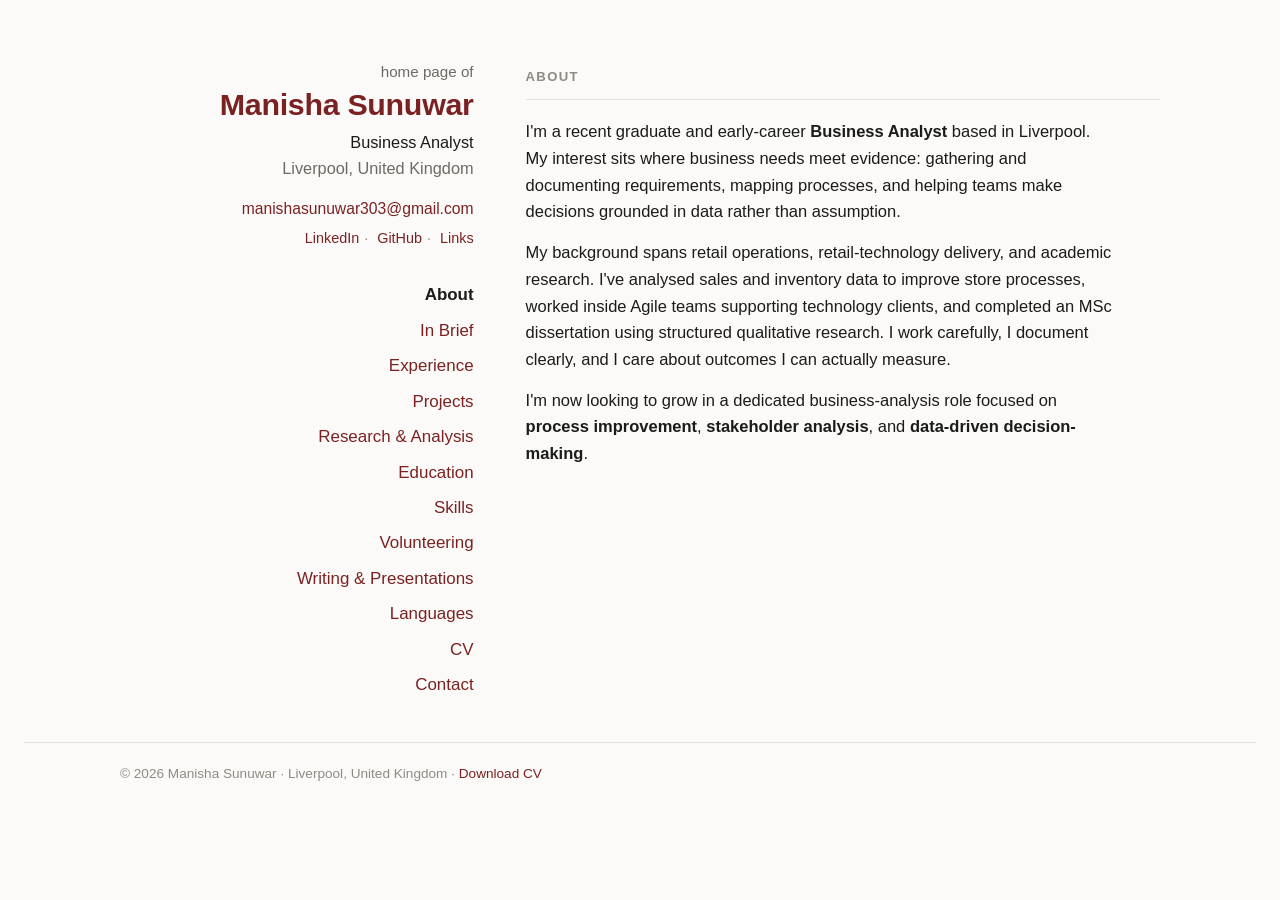
==== commit c5caf3b2: "Switch to two-pane layout: left section titles, right detail Mirror the reference homepage's structu" ====
--- a/index.html
+++ b/index.html
@@ -8,72 +8,64 @@
   <link rel="stylesheet" href="styles.css" />
 </head>
 <body>
-  <div class="wrap">
-    <header class="masthead">
+  <div class="wrap layout">
+
+    <!-- LEFT: name + vertical list of section titles -->
+    <aside class="sidebar">
+      <div class="home-of">home page of</div>
       <h1>Manisha Sunuwar</h1>
       <div class="role">Business Analyst</div>
       <div class="loc">Liverpool, United Kingdom</div>
-      <div class="links">
-        <button class="textbtn" type="button" data-cv>CV</button><span class="sep">·</span>
+      <div class="email"><a href="mailto:manishasunuwar303@gmail.com">manishasunuwar303@gmail.com</a></div>
+      <div class="social">
         <a href="https://www.linkedin.com/in/manisha-sunuwar/" target="_blank" rel="noopener">LinkedIn</a><span class="sep">·</span>
         <a href="https://github.com/manishasunuwar303" target="_blank" rel="noopener">GitHub</a><span class="sep">·</span>
-        <a href="mailto:manishasunuwar303@gmail.com">Email</a>
+        <a href="https://linktr.ee/manishasunuwar" target="_blank" rel="noopener">Links</a>
       </div>
-    </header>
-  </div>
-
-  <nav class="site">
-    <div class="wrap">
-      <a href="#about">About</a><span class="sep">·</span>
-      <a href="#experience">Experience</a><span class="sep">·</span>
-      <a href="#projects">Projects</a><span class="sep">·</span>
-      <a href="#research">Research</a><span class="sep">·</span>
-      <a href="#education">Education</a><span class="sep">·</span>
-      <a href="#skills">Skills</a><span class="sep">·</span>
-      <a href="#volunteering">Volunteering</a><span class="sep">·</span>
-      <button class="textbtn" type="button" data-cv>CV</button><span class="sep">·</span>
-      <a href="#contact">Contact</a>
-    </div>
-  </nav>
-
-  <main class="wrap">
-
-    <!-- ABOUT -->
-    <section class="row" id="about">
-      <div class="label"><div class="title">About</div></div>
-      <div class="content">
+
+      <nav class="section-nav" id="nav">
+        <a href="#about" data-panel="about">About</a>
+        <a href="#brief" data-panel="brief">In Brief</a>
+        <a href="#experience" data-panel="experience">Experience</a>
+        <a href="#projects" data-panel="projects">Projects</a>
+        <a href="#research" data-panel="research">Research &amp; Analysis</a>
+        <a href="#education" data-panel="education">Education</a>
+        <a href="#skills" data-panel="skills">Skills</a>
+        <a href="#volunteering" data-panel="volunteering">Volunteering</a>
+        <a href="#writing" data-panel="writing">Writing &amp; Presentations</a>
+        <a href="#languages" data-panel="languages">Languages</a>
+        <button type="button" data-cv>CV</button>
+        <a href="#contact" data-panel="contact">Contact</a>
+      </nav>
+    </aside>
+
+    <!-- RIGHT: detail of the selected section -->
+    <main class="main" id="main">
+
+      <section class="panel" id="p-about">
+        <h2>About</h2>
         <p>I'm a recent graduate and early-career <strong>Business Analyst</strong> based in Liverpool. My interest sits where business needs meet evidence: gathering and documenting requirements, mapping processes, and helping teams make decisions grounded in data rather than assumption.</p>
         <p>My background spans retail operations, retail-technology delivery, and academic research. I've analysed sales and inventory data to improve store processes, worked inside Agile teams supporting technology clients, and completed an MSc dissertation using structured qualitative research. I work carefully, I document clearly, and I care about outcomes I can actually measure.</p>
         <p>I'm now looking to grow in a dedicated business-analysis role focused on <strong>process improvement</strong>, <strong>stakeholder analysis</strong>, and <strong>data-driven decision-making</strong>.</p>
-      </div>
-    </section>
-
-    <!-- IN BRIEF -->
-    <section class="row" id="brief">
-      <div class="label"><div class="title">In Brief</div><div class="sub">Most recent first</div></div>
-      <div class="content">
+      </section>
+
+      <section class="panel" id="p-brief">
+        <h2>In Brief · most recent first</h2>
         <ul class="brief">
           <li><span class="yr">2026</span><span class="txt">Pursuing Business Analyst roles; completed the IBM Business Analyst Professional Certificate.</span></li>
-          <li><span class="yr">2025</span><span class="txt">Completed MSc International Business Management; produced the <a href="#research">SMM Investment Analysis</a> business case from primary qualitative research.</span></li>
-          <li><span class="yr">2024</span><span class="txt">Built a process-improvement case study, <a href="#projects">redesigning in-store replenishment</a>.</span></li>
-          <li><span class="yr">2024–Present</span><span class="txt">Retail Assistant (business process analysis), <a href="#experience">Primark</a>, Liverpool.</span></li>
-          <li><span class="yr">2024–2025</span><span class="txt">Volunteer Language Mentor, <a href="#volunteering">MFL Mentoring</a>, Wales.</span></li>
-          <li><span class="yr">2022–2023</span><span class="txt">Digital Marketing Intern, <a href="#experience">Falcon Tech</a>, Kathmandu.</span></li>
-          <li><span class="yr">2020–2023</span><span class="txt">Data Specialist, <a href="#experience">Cloud Factory</a>, Kathmandu.</span></li>
+          <li><span class="yr">2025</span><span class="txt">Completed MSc International Business Management; produced the <a href="#research" data-panel="research">SMM Investment Analysis</a> business case.</span></li>
+          <li><span class="yr">2024</span><span class="txt">Built a process-improvement case study, <a href="#projects" data-panel="projects">redesigning in-store replenishment</a>.</span></li>
+          <li><span class="yr">2024–Present</span><span class="txt">Retail Assistant (business process analysis), <a href="#experience" data-panel="experience">Primark</a>, Liverpool.</span></li>
+          <li><span class="yr">2024–2025</span><span class="txt">Volunteer Language Mentor, <a href="#volunteering" data-panel="volunteering">MFL Mentoring</a>, Wales.</span></li>
+          <li><span class="yr">2022–2023</span><span class="txt">Digital Marketing Intern, <a href="#experience" data-panel="experience">Falcon Tech</a>, Kathmandu.</span></li>
+          <li><span class="yr">2020–2023</span><span class="txt">Data Specialist, <a href="#experience" data-panel="experience">Cloud Factory</a>, Kathmandu.</span></li>
         </ul>
-      </div>
-    </section>
-
-    <!-- EXPERIENCE -->
-    <section class="row" id="experience">
-      <div class="label"><div class="title">Experience</div><div class="sub">Most recent first</div></div>
-      <div class="content">
-        <div class="entry">
-          <div class="head">
-            <span class="h-title">Retail Assistant</span> — <span class="h-org">Primark</span>
-            <span class="h-date">2024–Present</span>
-            <span class="h-meta">Liverpool, United Kingdom</span>
-          </div>
+      </section>
+
+      <section class="panel" id="p-experience">
+        <h2>Experience · most recent first</h2>
+        <div class="entry">
+          <div class="head"><span class="h-title">Retail Assistant</span> — <span class="h-org">Primark</span><span class="h-date">2024–Present</span><span class="h-meta">Liverpool, United Kingdom</span></div>
           <ul>
             <li>Analysed sales and inventory data to forecast demand and define stock-optimisation requirements, contributing to a <strong>90%+ reduction in overstock</strong>.</li>
             <li>Supported data-backed operational adjustments as the department achieved a <strong>Top 5 ranking</strong> among all national stores.</li>
@@ -81,187 +73,101 @@
             <li>Recognised as <strong>Colleague of the Quarter</strong> for consistent performance in a fast-paced environment.</li>
           </ul>
         </div>
-
-        <div class="entry">
-          <div class="head">
-            <span class="h-title">Digital Marketing Intern</span> — <span class="h-org">Falcon Tech</span>
-            <span class="h-date">2022–2023</span>
-            <span class="h-meta">Kathmandu, Nepal</span>
-          </div>
-          <p>Internship with a digital marketing agency. Created social-media content — short-form video, educational carousels, and copy — for the agency's brand channel, and presented on camera. See <a href="#writing">Writing &amp; Presentations</a> for samples.</p>
-        </div>
-
-        <div class="entry">
-          <div class="head">
-            <span class="h-title">Data Specialist</span> — <span class="h-org">Cloud Factory</span>
-            <span class="h-date">2020–2023</span>
-            <span class="h-meta">Kathmandu, Nepal</span>
-          </div>
+        <div class="entry">
+          <div class="head"><span class="h-title">Digital Marketing Intern</span> — <span class="h-org">Falcon Tech</span><span class="h-date">2022–2023</span><span class="h-meta">Kathmandu, Nepal</span></div>
+          <p>Internship with a digital marketing agency. Created social-media content — short-form video, educational carousels, and copy — for the agency's brand channel, and presented on camera. See <a href="#writing" data-panel="writing">Writing &amp; Presentations</a> for samples.</p>
+        </div>
+        <div class="entry">
+          <div class="head"><span class="h-title">Data Specialist</span> — <span class="h-org">Cloud Factory</span><span class="h-date">2020–2023</span><span class="h-meta">Kathmandu, Nepal</span></div>
           <p>Worked within Agile teams across the full delivery lifecycle for retail-technology clients (including Ibotta and Pathr.ai), translating client needs into prioritised work and maintaining <strong>98% accuracy</strong> in complex data-processing workflows.</p>
         </div>
-      </div>
-    </section>
-
-    <!-- PROJECTS -->
-    <section class="row" id="projects">
-      <div class="label"><div class="title">Projects</div><div class="sub">Selected work</div></div>
-      <div class="content">
-        <div class="entry">
-          <div class="head">
-            <span class="h-title">Redesigning In-Store Replenishment</span>
-            <span class="h-date">2024</span>
-            <span class="h-meta">Process-improvement case study</span>
-          </div>
+      </section>
+
+      <section class="panel" id="p-projects">
+        <h2>Projects · selected work</h2>
+        <div class="entry">
+          <div class="head"><span class="h-title">Redesigning In-Store Replenishment</span><span class="h-date">2024</span><span class="h-meta">Process-improvement case study</span></div>
           <p>Reframed a shelf-availability problem as an information gap rather than a staffing shortfall, and designed a data-led, system-guided replenishment process using existing handheld terminals.</p>
-          <div class="links-line">
-            <button class="textbtn" type="button" data-project="replenishment">View Project →</button>
-          </div>
-        </div>
-
-        <div class="entry">
-          <div class="head">
-            <span class="h-title">Healthcare Patient Information Management</span>
-            <span class="h-date">2024</span>
-            <span class="h-meta">Business-analysis case study</span>
-          </div>
+          <div class="links-line"><button class="textbtn" type="button" data-project="replenishment">View Project →</button></div>
+        </div>
+        <div class="entry">
+          <div class="head"><span class="h-title">Healthcare Patient Information Management</span><span class="h-date">2024</span><span class="h-meta">Business-analysis case study</span></div>
           <p>Designed an end-to-end solution to centralise fragmented patient records, using Agile artefacts and process mapping to improve workflow efficiency and data compliance.</p>
-          <div class="links-line">
-            <button class="textbtn" type="button" data-project="healthcare">View Project →</button>
-          </div>
-        </div>
-      </div>
-    </section>
-
-    <!-- RESEARCH & ANALYSIS -->
-    <section class="row" id="research">
-      <div class="label"><div class="title">Research &amp; Analysis</div><div class="sub">Academic &amp; independent</div></div>
-      <div class="content">
-        <div class="entry">
-          <div class="head">
-            <span class="h-title">SMM Investment Analysis</span>
-            <span class="h-date">2025</span>
-            <span class="h-meta">Business case · primary qualitative research</span>
-          </div>
-          <p>A stakeholder-ready business case evaluating whether increased social-media marketing investment is justified by evidence of purchase behaviour. Built from <strong>14 semi-structured interviews</strong> with UK users (19–39), analysed through <strong>thematic analysis in NVivo</strong>. Identified four decision-driving themes and recommended a refined, platform-specific strategy with capped ad frequency.</p>
-          <div class="links-line">
-            <button class="textbtn" type="button" data-project="smm">View Details →</button>
-          </div>
-        </div>
-
-        <div class="entry">
-          <div class="head">
-            <span class="h-title">MSc Dissertation</span>
-            <span class="h-date">2025</span>
-            <span class="h-meta">Wrexham University</span>
-          </div>
+          <div class="links-line"><button class="textbtn" type="button" data-project="healthcare">View Project →</button></div>
+        </div>
+      </section>
+
+      <section class="panel" id="p-research">
+        <h2>Research &amp; Analysis · academic &amp; independent</h2>
+        <div class="entry">
+          <div class="head"><span class="h-title">SMM Investment Analysis</span><span class="h-date">2025</span><span class="h-meta">Business case · primary qualitative research</span></div>
+          <p>A stakeholder-ready business case evaluating whether increased social-media marketing investment is justified by evidence of purchase behaviour. Built from <strong>14 semi-structured interviews</strong> with UK users (19–39), analysed through <strong>thematic analysis in NVivo</strong>. Identified four decision-driving themes and recommended a refined, platform-specific strategy.</p>
+          <div class="links-line"><button class="textbtn" type="button" data-project="smm">View Details →</button></div>
+        </div>
+        <div class="entry">
+          <div class="head"><span class="h-title">MSc Dissertation</span><span class="h-date">2025</span><span class="h-meta">Wrexham University</span></div>
           <p>Independent research using structured interviews, data analysis, and insight-driven reporting — the foundation later reworked into the SMM business case above.</p>
         </div>
-      </div>
-    </section>
-
-    <!-- EDUCATION -->
-    <section class="row" id="education">
-      <div class="label"><div class="title">Education</div><div class="sub">Most recent first</div></div>
-      <div class="content">
-        <div class="entry">
-          <div class="head">
-            <span class="h-title">MSc International Business Management</span>
-            <span class="h-date">2025</span>
-            <span class="h-meta">Wrexham University · Wrexham, Wales</span>
-          </div>
+      </section>
+
+      <section class="panel" id="p-education">
+        <h2>Education · most recent first</h2>
+        <div class="entry">
+          <div class="head"><span class="h-title">MSc International Business Management</span><span class="h-date">2025</span><span class="h-meta">Wrexham University · Wrexham, Wales</span></div>
           <p>Corporate strategy, financial and accounting analysis for business decisions, and market and brand analysis. Dissertation based on structured interviews and qualitative data analysis.</p>
         </div>
         <div class="entry">
-          <div class="head">
-            <span class="h-title">BSc (Hons) Information Technology</span>
-            <span class="h-date">2023</span>
-            <span class="h-meta">Nilai University · Kathmandu, Nepal</span>
-          </div>
+          <div class="head"><span class="h-title">BSc (Hons) Information Technology</span><span class="h-date">2023</span><span class="h-meta">Nilai University · Kathmandu, Nepal</span></div>
           <p>Database systems, information-systems management, ERP, software analysis and design, and cloud architecture.</p>
         </div>
         <div class="entry">
-          <div class="head">
-            <span class="h-title">IBM Business Analyst Professional Certificate</span>
-            <span class="h-date">2026</span>
-            <span class="h-meta">Certification</span>
-          </div>
+          <div class="head"><span class="h-title">IBM Business Analyst Professional Certificate</span><span class="h-date">2026</span><span class="h-meta">Certification</span></div>
           <p>Requirements gathering, process modelling, stakeholder engagement, data analysis, and dashboards.</p>
         </div>
-      </div>
-    </section>
-
-    <!-- SKILLS -->
-    <section class="row" id="skills">
-      <div class="label"><div class="title">Skills</div></div>
-      <div class="content">
+      </section>
+
+      <section class="panel" id="p-skills">
+        <h2>Skills</h2>
         <div class="grouping"><span class="g-label">Business Analysis</span><br/><span class="g-items">Requirements analysis · Process mapping (As-Is / To-Be) · Gap analysis · Stakeholder analysis · Solution design</span></div>
         <div class="grouping"><span class="g-label">Research &amp; Analysis</span><br/><span class="g-items">Qualitative interviews · Thematic analysis · NVivo · Business-case development</span></div>
         <div class="grouping"><span class="g-label">Data</span><br/><span class="g-items">Excel · Power BI · Data analysis · Data quality · KPI reporting</span></div>
         <div class="grouping"><span class="g-label">Process Improvement</span><br/><span class="g-items">Root-cause analysis · Workflow analysis · Operational improvement</span></div>
         <div class="grouping"><span class="g-label">Tools &amp; Delivery</span><br/><span class="g-items">JIRA · Confluence · MS Visio · Agile (user stories, sprint planning, backlog)</span></div>
-      </div>
-    </section>
-
-    <!-- VOLUNTEERING -->
-    <section class="row" id="volunteering">
-      <div class="label"><div class="title">Volunteering</div></div>
-      <div class="content">
-        <div class="entry">
-          <div class="head">
-            <span class="h-title">Language Mentor</span> — <span class="h-org">MFL Mentoring</span>
-            <span class="h-date">2024–2025</span>
-            <span class="h-meta">Wales, United Kingdom</span>
-          </div>
+      </section>
+
+      <section class="panel" id="p-volunteering">
+        <h2>Volunteering</h2>
+        <div class="entry">
+          <div class="head"><span class="h-title">Language Mentor</span> — <span class="h-org">MFL Mentoring</span><span class="h-date">2024–2025</span><span class="h-meta">Wales, United Kingdom</span></div>
           <p>Volunteered on a Welsh-Government-funded programme promoting multilingualism, mentoring Year 7–9 learners through sessions that connect languages to their future study and careers.</p>
         </div>
-      </div>
-    </section>
-
-    <!-- WRITING & PRESENTATIONS -->
-    <section class="row" id="writing">
-      <div class="label"><div class="title">Writing &amp; Presentations</div><div class="sub">Public content, Falcon Tech</div></div>
-      <div class="content">
-        <div class="entry">
-          <div class="head">
-            <span class="h-title">"How to Improve as a Graphic Designer"</span>
-            <span class="h-date">2023</span>
-            <span class="h-meta">Educational carousel</span>
-          </div>
+      </section>
+
+      <section class="panel" id="p-writing">
+        <h2>Writing &amp; Presentations · public content, Falcon Tech</h2>
+        <div class="entry">
+          <div class="head"><span class="h-title">"How to Improve as a Graphic Designer"</span><span class="h-date">2023</span><span class="h-meta">Educational carousel</span></div>
           <p>Design and copywriting for an educational carousel aimed at aspiring designers.</p>
           <div class="links-line"><a href="https://www.instagram.com/p/Cu6bPSGxSsg/?img_index=1" target="_blank" rel="noopener">View on Instagram →</a></div>
         </div>
         <div class="entry">
-          <div class="head">
-            <span class="h-title">"Things To Do After Posting"</span>
-            <span class="h-date">2022</span>
-            <span class="h-meta">On-camera short-form video</span>
-          </div>
+          <div class="head"><span class="h-title">"Things To Do After Posting"</span><span class="h-date">2022</span><span class="h-meta">On-camera short-form video</span></div>
           <p>Scripted and presented a social-media tips reel on improving audience engagement.</p>
           <div class="links-line"><a href="https://www.instagram.com/falcontechnepal/reel/ClBF3lFDA8V/" target="_blank" rel="noopener">View on Instagram →</a></div>
         </div>
-      </div>
-    </section>
-
-    <!-- LANGUAGES -->
-    <section class="row" id="languages">
-      <div class="label"><div class="title">Languages</div></div>
-      <div class="content">
+      </section>
+
+      <section class="panel" id="p-languages">
+        <h2>Languages</h2>
         <ul class="plainlist">
           <li><span class="lang">English</span> — <span class="lvl">Professional</span></li>
           <li><span class="lang">Nepali</span> — <span class="lvl">Native</span></li>
         </ul>
-      </div>
-    </section>
-
-    <!-- CONTACT -->
-    <section class="row" id="contact">
-      <div class="label"><div class="title">Contact</div></div>
-      <div class="content">
-        <p>
-          Manisha Sunuwar<br/>
-          Liverpool, United Kingdom<br/>
-          <a href="mailto:manishasunuwar303@gmail.com">manishasunuwar303@gmail.com</a>
-        </p>
+      </section>
+
+      <section class="panel" id="p-contact">
+        <h2>Contact</h2>
+        <p>Manisha Sunuwar<br/>Liverpool, United Kingdom<br/><a href="mailto:manishasunuwar303@gmail.com">manishasunuwar303@gmail.com</a></p>
         <p class="links-line" style="margin-top:0">
           <a href="https://www.linkedin.com/in/manisha-sunuwar/" target="_blank" rel="noopener">LinkedIn →</a>
           <a href="https://github.com/manishasunuwar303" target="_blank" rel="noopener">GitHub →</a>
@@ -270,10 +176,10 @@
           <a href="https://www.tiktok.com/@manishasunuwar" target="_blank" rel="noopener">TikTok →</a>
           <a href="https://linktr.ee/manishasunuwar" target="_blank" rel="noopener">All links →</a>
         </p>
-      </div>
-    </section>
-
-  </main>
+      </section>
+
+    </main>
+  </div>
 
   <footer class="site">
     <div class="wrap">© <span id="yr"></span> Manisha Sunuwar · Liverpool, United Kingdom · <button class="textbtn" type="button" data-cv>Download CV</button></div>
@@ -283,18 +189,16 @@
   <div hidden>
     <div id="tpl-replenishment" data-title="Redesigning In-Store Replenishment" data-meta="2024 · Process-improvement case study">
       <div class="pblock"><h4>Objective</h4><p>Understand why shelf availability was inconsistent at a national fast-fashion retailer, and design a practical fix — without assuming the problem was simply too few staff.</p></div>
-      <div class="pblock"><h4>Approach</h4><ul><li>Analysed the situation and reframed the root cause as an <strong>information gap</strong>, not a resourcing shortfall.</li><li>Mapped the current (As-Is) replenishment workflow and designed a To-Be process.</li><li>Defined requirements to prioritise pick tasks by sales velocity using existing handheld terminals, surfacing exact stockroom bin locations.</li><li>Wrote user stories with acceptance criteria for the system-guided solution.</li></ul></div>
+      <div class="pblock"><h4>Approach</h4><ul><li>Reframed the root cause as an <strong>information gap</strong>, not a resourcing shortfall.</li><li>Mapped the current (As-Is) replenishment workflow and designed a To-Be process.</li><li>Defined requirements to prioritise pick tasks by sales velocity using existing handheld terminals.</li><li>Wrote user stories with acceptance criteria for the system-guided solution.</li></ul></div>
       <div class="pblock"><h4>Tools &amp; Methods</h4><p>Root-cause analysis · Process mapping (As-Is / To-Be) · Requirements engineering · User-story mapping &amp; acceptance criteria · Stakeholder analysis.</p></div>
       <div class="pblock"><h4>Outcome</h4><ul><li>Targeted cutting replenishment cycle times by more than half.</li><li>Aimed to improve peak-hour shelf availability from 92% to 98%.</li><li>Reduced stockroom overstock through smarter, data-backed reordering.</li></ul><p class="p-meta" style="margin-top:8px">Presented as a structured case study; figures are project targets based on the analysis.</p></div>
     </div>
-
     <div id="tpl-healthcare" data-title="Healthcare Patient Information Management" data-meta="2024 · Business-analysis case study">
       <div class="pblock"><h4>Objective</h4><p>Centralise fragmented patient records to improve clinical workflow efficiency and data compliance.</p></div>
       <div class="pblock"><h4>Approach</h4><ul><li>Applied Agile methodology to build a product backlog.</li><li>Documented technical requirements and functional user stories for secure, role-based access.</li><li>Mapped the patient journey to reduce administrative processing time and data-entry errors.</li></ul></div>
       <div class="pblock"><h4>Tools &amp; Methods</h4><p>Agile · Product backlog · User stories · Process mapping · Requirements documentation.</p></div>
       <div class="pblock"><h4>Outcome</h4><p>An end-to-end solution design with a prioritised backlog and mapped To-Be patient journey, structured for secure role-based access.</p></div>
     </div>
-
     <div id="tpl-smm" data-title="SMM Investment Analysis" data-meta="2025 · Business case · primary qualitative research">
       <div class="pblock"><h4>Objective</h4><p>Determine whether continued and increased social-media marketing investment is justified by real evidence of how platforms influence purchase behaviour.</p></div>
       <div class="pblock"><h4>Approach</h4><ul><li>Conducted <strong>14 semi-structured interviews</strong> with active UK social-media users aged 19–39.</li><li>Analysed transcripts using <strong>thematic analysis</strong> in NVivo.</li><li>Translated findings into a stakeholder-ready business case with options appraisal.</li></ul></div>
@@ -319,12 +223,34 @@
   <script>
     document.getElementById('yr').textContent = new Date().getFullYear();
 
+    /* ---- Two-pane panel switching ---- */
+    var navEl = document.getElementById('nav');
+    var navLinks = Array.prototype.slice.call(navEl.querySelectorAll('a[data-panel]'));
+    function showPanel(id, updateHash) {
+      var target = document.getElementById('p-' + id);
+      if (!target) return;
+      document.querySelectorAll('.panel').forEach(function (p) { p.classList.remove('active'); });
+      target.classList.add('active');
+      navLinks.forEach(function (a) { a.classList.toggle('active', a.getAttribute('data-panel') === id); });
+      if (updateHash) history.replaceState(null, '', '#' + id);
+      document.getElementById('main').scrollIntoView({ block: 'nearest' });
+    }
+    // Any element with data-panel (nav or inline cross-links) switches panels
+    document.addEventListener('click', function (e) {
+      var link = e.target.closest('[data-panel]');
+      if (link) { e.preventDefault(); showPanel(link.getAttribute('data-panel'), true); return; }
+    });
+    // Initial panel from hash, default About
+    var initial = (location.hash || '#about').replace('#', '');
+    if (!document.getElementById('p-' + initial)) initial = 'about';
+    showPanel(initial, false);
+
+    /* ---- Modals (CV + projects) ---- */
     var CV_PATH = 'assets/Manisha-Sunuwar-CV.pdf';
     var modal = document.getElementById('modal');
     var modalBody = document.getElementById('modalBody');
     var modalTitle = document.getElementById('modalTitle');
     var modalActions = document.getElementById('modalActions');
-
     function openModal(title, actionsHTML, bodyHTML, pdf) {
       modalTitle.textContent = title;
       modalActions.innerHTML = actionsHTML || '';
@@ -333,12 +259,7 @@
       modal.classList.add('open');
       document.body.style.overflow = 'hidden';
     }
-    function closeModal() {
-      modal.classList.remove('open');
-      modalBody.innerHTML = '';
-      document.body.style.overflow = '';
-    }
-
+    function closeModal() { modal.classList.remove('open'); modalBody.innerHTML = ''; document.body.style.overflow = ''; }
     function openCV() {
       var actions = '<a href="' + CV_PATH + '" download>Download</a>' +
                     '<a href="' + CV_PATH + '" target="_blank" rel="noopener">Open in New Tab</a>';
@@ -346,15 +267,11 @@
                  '<div class="pdf-fallback">Can’t see the CV? <a href="' + CV_PATH + '" target="_blank" rel="noopener">Open it in a new tab</a> or <a href="' + CV_PATH + '" download>download it</a>.</div>';
       openModal('Curriculum Vitae', actions, body, true);
     }
-
     function openProject(id) {
       var tpl = document.getElementById('tpl-' + id);
       if (!tpl) return;
-      var meta = tpl.getAttribute('data-meta');
-      var body = '<div class="p-meta">' + meta + '</div>' + tpl.innerHTML;
-      openModal(tpl.getAttribute('data-title'), '', body, false);
-    }
-
+      openModal(tpl.getAttribute('data-title'), '', '<div class="p-meta">' + tpl.getAttribute('data-meta') + '</div>' + tpl.innerHTML, false);
+    }
     document.addEventListener('click', function (e) {
       var t = e.target.closest('[data-cv],[data-project],[data-close]');
       if (!t) { if (e.target === modal) closeModal(); return; }
--- a/styles.css
+++ b/styles.css
@@ -1,4 +1,4 @@
-/* Manisha Sunuwar — minimalist editorial personal archive
+/* Manisha Sunuwar — minimalist two-pane personal archive
    Structural reference: David J. Malan's homepage (layout only; original content & styling). */
 
 :root {
@@ -7,95 +7,83 @@
   --muted: #6d6a63;
   --faint: #8f8b83;
   --line: #e3e0d8;
-  --accent: #7a2222;         /* single restrained accent */
+  --accent: #7a2222;
   --accent-hover: #9a3030;
-  --maxw: 980px;
-  --left: 26%;
+  --maxw: 1040px;
 }
 @media (prefers-color-scheme: dark) {
   :root:not([data-theme="light"]) {
-    --bg: #141310;
-    --ink: #ecebe4;
-    --muted: #a29e94;
-    --faint: #837f76;
-    --line: #2b2a24;
-    --accent: #d98a8a;
-    --accent-hover: #e6a6a6;
+    --bg: #141310; --ink: #ecebe4; --muted: #a29e94; --faint: #837f76;
+    --line: #2b2a24; --accent: #e2908f; --accent-hover: #efa9a8;
   }
 }
 :root[data-theme="dark"] {
   --bg: #141310; --ink: #ecebe4; --muted: #a29e94; --faint: #837f76;
-  --line: #2b2a24; --accent: #d98a8a; --accent-hover: #e6a6a6;
+  --line: #2b2a24; --accent: #e2908f; --accent-hover: #efa9a8;
 }
 
 * { box-sizing: border-box; margin: 0; padding: 0; }
 html { -webkit-text-size-adjust: 100%; scroll-behavior: smooth; }
 body {
-  background: var(--bg);
-  color: var(--ink);
+  background: var(--bg); color: var(--ink);
   font-family: -apple-system, BlinkMacSystemFont, "Segoe UI", Helvetica, Arial, sans-serif;
-  font-size: 16.5px;
-  line-height: 1.62;
-  padding: 0 24px;
+  font-size: 16.5px; line-height: 1.62; padding: 0 24px;
 }
 .wrap { max-width: var(--maxw); margin: 0 auto; }
-
 a { color: var(--accent); text-decoration: none; }
 a:hover { color: var(--accent-hover); text-decoration: underline; }
 strong { font-weight: 650; }
 em { color: var(--muted); font-style: italic; }
 
-/* ---------- Header ---------- */
-header.masthead { padding: 56px 0 20px; }
-.masthead h1 {
-  font-size: 1.7rem; font-weight: 680; letter-spacing: .06em; text-transform: uppercase; margin-bottom: 4px;
-}
-.masthead .role { font-size: 1.02rem; color: var(--ink); }
-.masthead .loc { font-size: 1.02rem; color: var(--muted); margin-bottom: 12px; }
-.masthead .links { font-size: .95rem; }
-.masthead .links a { margin-right: 4px; }
-.masthead .links .sep { color: var(--faint); margin: 0 8px; }
-
-/* ---------- Sticky nav ---------- */
-nav.site {
-  position: sticky; top: 0; z-index: 20;
-  background: color-mix(in srgb, var(--bg) 88%, transparent);
-  backdrop-filter: saturate(140%) blur(8px);
-  border-top: 1px solid var(--line);
-  border-bottom: 1px solid var(--line);
-  padding: 10px 0;
-  font-size: .86rem; letter-spacing: .02em;
-}
-nav.site .wrap { display: flex; flex-wrap: wrap; gap: 2px 0; }
-nav.site a { color: var(--muted); }
-nav.site a:hover { color: var(--accent); text-decoration: none; }
-nav.site .sep { color: var(--faint); margin: 0 9px; }
-@media (max-width: 620px) {
-  nav.site { font-size: .8rem; }
-  nav.site .sep { margin: 0 6px; }
+/* ---------- Two-pane layout ---------- */
+.layout {
+  display: grid;
+  grid-template-columns: 34% 1fr;
+  gap: 52px;
+  align-items: start;
+  padding: 60px 0 40px;
 }
 
-/* ---------- Editorial rows (left label / right content) ---------- */
-.row {
-  display: grid;
-  grid-template-columns: var(--left) 1fr;
-  gap: 34px;
-  padding: 30px 0;
-  border-top: 1px solid var(--line);
+/* LEFT: sticky sidebar, right-aligned like the reference */
+.sidebar { position: sticky; top: 34px; text-align: right; }
+.sidebar .home-of { color: var(--muted); font-size: .95rem; }
+.sidebar h1 {
+  color: var(--accent); font-size: 1.9rem; font-weight: 700; line-height: 1.12;
+  letter-spacing: -.01em; margin: 2px 0 8px;
 }
-.row:first-of-type { border-top: none; }
-.row > .label { }
-.label .title { font-size: .8rem; font-weight: 700; letter-spacing: .09em; text-transform: uppercase; color: var(--ink); }
-.label .sub { font-size: .84rem; color: var(--faint); margin-top: 6px; line-height: 1.4; }
+.sidebar .role { font-size: 1.02rem; }
+.sidebar .loc { color: var(--muted); font-size: 1.02rem; }
+.sidebar .email { margin-top: 14px; font-size: .98rem; }
+.sidebar .social { margin-top: 6px; font-size: .9rem; }
+.sidebar .social a { color: var(--accent); }
+.sidebar .social .sep { color: var(--faint); margin: 0 5px; }
 
-.content > p { margin-bottom: 14px; max-width: 62ch; }
-.content > p:last-child { margin-bottom: 0; }
+.section-nav { margin-top: 28px; display: flex; flex-direction: column; gap: 2px; }
+.section-nav a, .section-nav button {
+  display: block; width: 100%; text-align: right;
+  background: none; border: none; padding: 3px 0; margin: 0;
+  font: inherit; font-size: 1.06rem; color: var(--accent); cursor: pointer;
+}
+.section-nav a:hover, .section-nav button:hover { color: var(--accent-hover); text-decoration: underline; }
+.section-nav a.active { color: var(--ink); font-weight: 650; text-decoration: none; cursor: default; }
 
-/* Entry blocks within content */
+/* RIGHT: content panels (one visible at a time) */
+.main { min-width: 0; padding-top: 6px; }
+.panel { display: none; }
+.panel.active { display: block; }
+.panel > h2 {
+  font-size: .82rem; font-weight: 700; letter-spacing: .1em; text-transform: uppercase;
+  color: var(--faint); margin-bottom: 18px; padding-bottom: 12px; border-bottom: 1px solid var(--line);
+}
+.panel > p { margin-bottom: 14px; max-width: 64ch; }
+.panel > p:last-child { margin-bottom: 0; }
+
+/* Entry blocks */
 .entry { padding: 0 0 22px; }
 .entry:last-child { padding-bottom: 0; }
+.entry + .entry { border-top: 1px solid var(--line); padding-top: 20px; }
 .entry .head { display: flex; flex-wrap: wrap; align-items: baseline; gap: 4px 10px; }
-.entry .h-title { font-weight: 650; font-size: 1.02rem; }
+.entry .h-title { font-weight: 650; font-size: 1.04rem; }
 .entry .h-org { color: var(--ink); }
 .entry .h-date { color: var(--faint); font-size: .9rem; margin-left: auto; }
 .entry .h-meta { color: var(--muted); font-size: .9rem; width: 100%; margin-top: 1px; }
@@ -103,16 +91,15 @@
 .entry ul { margin: 8px 0 0 18px; }
 .entry ul li { margin-bottom: 5px; max-width: 62ch; }
 .entry .links-line { margin-top: 9px; font-size: .92rem; }
-.entry .links-line a { margin-right: 14px; white-space: nowrap; }
+.entry .links-line a, .entry .links-line .textbtn { margin-right: 14px; white-space: nowrap; }
 
 /* In-brief list */
 .brief { list-style: none; }
-.brief li { display: grid; grid-template-columns: 108px 1fr; gap: 16px; padding: 7px 0; border-top: 1px dotted var(--line); }
+.brief li { display: grid; grid-template-columns: 118px 1fr; gap: 16px; padding: 8px 0; border-top: 1px dotted var(--line); }
 .brief li:first-child { border-top: none; }
 .brief .yr { color: var(--faint); font-size: .92rem; }
-.brief .txt { }
 
-/* Skills / languages plain groups */
+/* Skills / languages */
 .grouping { margin-bottom: 14px; }
 .grouping:last-child { margin-bottom: 0; }
 .grouping .g-label { font-weight: 650; }
@@ -122,39 +109,23 @@
 .plainlist .lang { color: var(--ink); }
 .plainlist .lvl { color: var(--muted); }
 
-/* Buttons that look like text links */
+/* Text-style buttons */
 .textbtn { background: none; border: none; padding: 0; font: inherit; color: var(--accent); cursor: pointer; }
 .textbtn:hover { color: var(--accent-hover); text-decoration: underline; }
 
 /* ---------- Modal ---------- */
-.modal-backdrop {
-  position: fixed; inset: 0; z-index: 100;
-  background: rgba(10,10,9,.55);
-  display: none; align-items: center; justify-content: center;
-  padding: 24px;
-}
+.modal-backdrop { position: fixed; inset: 0; z-index: 100; background: rgba(10,10,9,.55); display: none; align-items: center; justify-content: center; padding: 24px; }
 .modal-backdrop.open { display: flex; }
-.modal {
-  background: var(--bg); color: var(--ink);
-  border: 1px solid var(--line); border-radius: 6px;
-  width: 100%; max-width: 860px; max-height: 90vh;
-  display: flex; flex-direction: column;
-  box-shadow: 0 12px 48px rgba(0,0,0,.3);
-}
-.modal-head {
-  display: flex; align-items: center; justify-content: space-between; gap: 12px;
-  padding: 14px 18px; border-bottom: 1px solid var(--line);
-}
+.modal { background: var(--bg); color: var(--ink); border: 1px solid var(--line); border-radius: 6px; width: 100%; max-width: 860px; max-height: 90vh; display: flex; flex-direction: column; box-shadow: 0 12px 48px rgba(0,0,0,.3); }
+.modal-head { display: flex; align-items: center; justify-content: space-between; gap: 12px; padding: 14px 18px; border-bottom: 1px solid var(--line); }
 .modal-head .m-title { font-weight: 650; font-size: 1rem; }
-.modal-head .m-actions { display: flex; align-items: center; gap: 16px; font-size: .9rem; }
+.modal-head .m-actions { display: flex; align-items: center; gap: 16px; font-size: .9rem; margin-left: auto; }
 .modal-close { background: none; border: none; font-size: 1.5rem; line-height: 1; color: var(--muted); cursor: pointer; padding: 0 2px; }
 .modal-close:hover { color: var(--accent); }
 .modal-body { overflow: auto; padding: 22px; }
 .modal-body.pdf { padding: 0; }
 .modal-body.pdf iframe { width: 100%; height: 72vh; border: none; display: block; }
 .pdf-fallback { padding: 22px; font-size: .95rem; color: var(--muted); }
-
-/* Project modal content */
 .pblock { margin-bottom: 16px; }
 .pblock:last-child { margin-bottom: 0; }
 .pblock h4 { font-size: .78rem; letter-spacing: .08em; text-transform: uppercase; color: var(--faint); margin-bottom: 4px; }
@@ -164,12 +135,13 @@
 .p-meta { color: var(--muted); font-size: .92rem; margin-bottom: 16px; }
 
 /* ---------- Footer ---------- */
-footer.site { border-top: 1px solid var(--line); margin-top: 8px; padding: 24px 0 60px; color: var(--faint); font-size: .85rem; }
+footer.site { border-top: 1px solid var(--line); padding: 20px 0 50px; color: var(--faint); font-size: .85rem; }
 
-/* ---------- Responsive ---------- */
-@media (max-width: 720px) {
-  .row { grid-template-columns: 1fr; gap: 12px; padding: 24px 0; }
-  .label .sub { margin-top: 3px; }
-  .entry .h-date { margin-left: 0; width: 100%; }
-  .brief li { grid-template-columns: 64px 1fr; gap: 12px; }
+/* ---------- Responsive: stack to single column ---------- */
+@media (max-width: 760px) {
+  .layout { grid-template-columns: 1fr; gap: 24px; padding: 40px 0 24px; }
+  .sidebar { position: static; text-align: left; }
+  .section-nav { flex-flow: row wrap; gap: 4px 14px; margin-top: 20px; }
+  .section-nav a, .section-nav button { width: auto; text-align: left; font-size: .98rem; }
+  .brief li { grid-template-columns: 70px 1fr; gap: 12px; }
 }
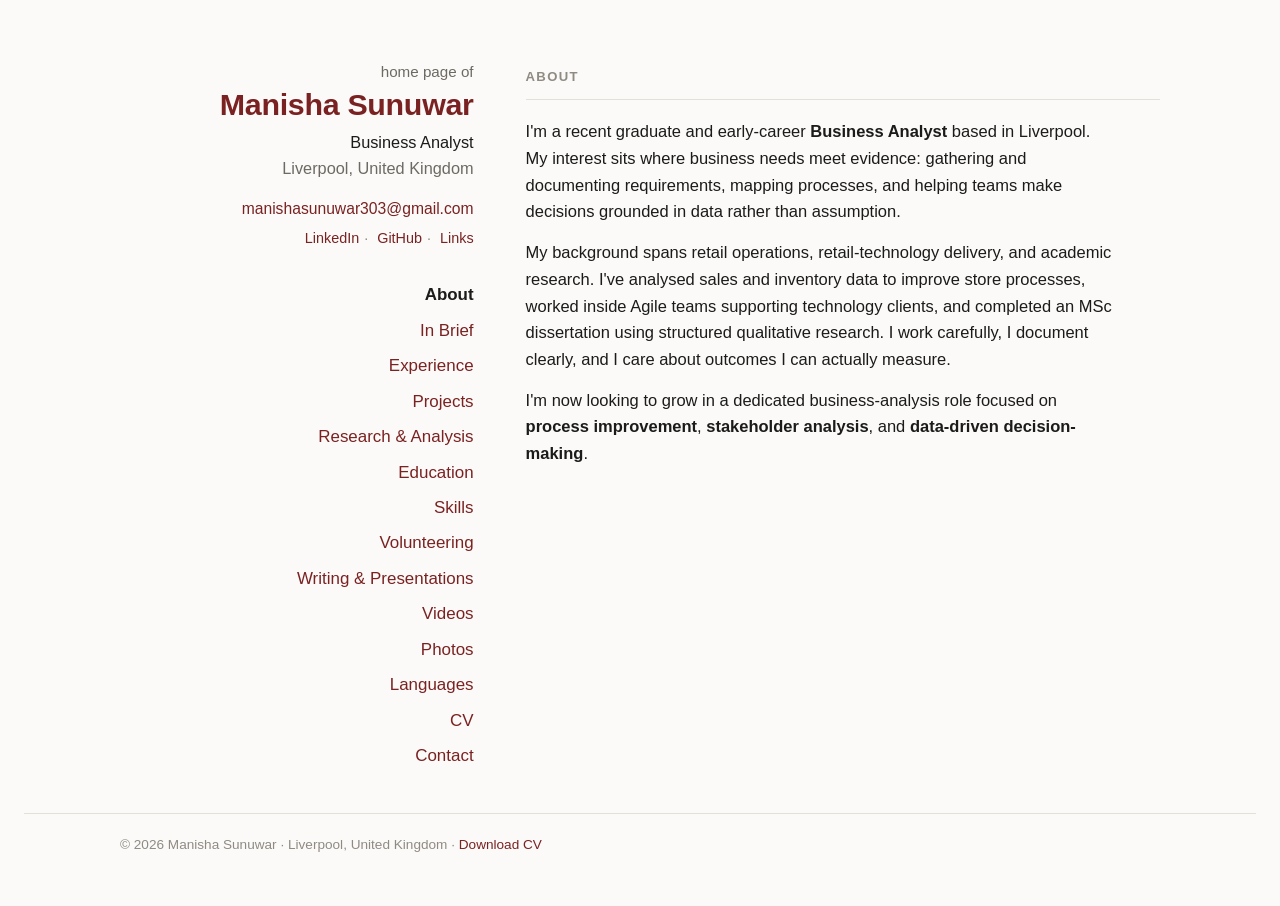
==== commit 9fb606ae: "Add Videos section (inline player) and Photos section - Videos: TikTok, YouTube, Instagram entries w" ====
--- a/index.html
+++ b/index.html
@@ -33,6 +33,8 @@
         <a href="#skills" data-panel="skills">Skills</a>
         <a href="#volunteering" data-panel="volunteering">Volunteering</a>
         <a href="#writing" data-panel="writing">Writing &amp; Presentations</a>
+        <a href="#videos" data-panel="videos">Videos</a>
+        <a href="#photos" data-panel="photos">Photos</a>
         <a href="#languages" data-panel="languages">Languages</a>
         <button type="button" data-cv>CV</button>
         <a href="#contact" data-panel="contact">Contact</a>
@@ -157,6 +159,50 @@
         </div>
       </section>
 
+      <section class="panel" id="p-videos">
+        <h2>Videos · most recent first</h2>
+        <div class="entry">
+          <div class="head"><span class="h-title">Mistakes That Could Cost International Students £15,000</span><span class="h-date">2025</span><span class="h-meta">TikTok · career &amp; student tips</span></div>
+          <p>Short-form video on avoiding costly mistakes for international students moving to the UK.</p>
+          <div class="links-line">
+            <button class="textbtn" type="button" data-video="portrait" data-embed="https://www.tiktok.com/embed/v2/7574087210316614934" data-title="Mistakes That Could Cost International Students £15,000">Watch →</button>
+            <a href="https://www.tiktok.com/@manishasunuwar2056/video/7574087210316614934" target="_blank" rel="noopener">Open on TikTok →</a>
+          </div>
+        </div>
+        <div class="entry">
+          <div class="head"><span class="h-title">Life of an International Student in England</span><span class="h-date">2025</span><span class="h-meta">YouTube · student life</span></div>
+          <p>A day-in-the-life vlog on studying and living in England as an international student.</p>
+          <div class="links-line">
+            <button class="textbtn" type="button" data-video="wide" data-embed="https://www.youtube.com/embed/mtg4Ib6Q260" data-title="Life of an International Student in England">Watch →</button>
+            <a href="https://www.youtube.com/watch?v=mtg4Ib6Q260" target="_blank" rel="noopener">Open on YouTube →</a>
+          </div>
+        </div>
+        <div class="entry">
+          <div class="head"><span class="h-title">Reel</span><span class="h-date">2023</span><span class="h-meta">Instagram · short-form video</span></div>
+          <p>Short-form video content on Instagram.</p>
+          <div class="links-line">
+            <button class="textbtn" type="button" data-video="portrait" data-embed="https://www.instagram.com/p/CpUkoj6JPmv/embed" data-title="Instagram Reel">Watch →</button>
+            <a href="https://www.instagram.com/p/CpUkoj6JPmv/" target="_blank" rel="noopener">Open on Instagram →</a>
+          </div>
+        </div>
+      </section>
+
+      <section class="panel" id="p-photos">
+        <h2>Photos</h2>
+        <div class="photo-grid">
+          <figure>
+            <img src="assets/manisha.png" alt="Portrait of Manisha Sunuwar" data-photo="assets/manisha.png" data-caption="Manisha Sunuwar" />
+            <figcaption>Portrait</figcaption>
+          </figure>
+          <!-- GRADUATION PHOTO: save the image to assets/graduation.jpg, then uncomment this block
+          <figure>
+            <img src="assets/graduation.jpg" alt="Manisha Sunuwar at graduation, Wrexham University" data-photo="assets/graduation.jpg" data-caption="Graduation — Wrexham University" />
+            <figcaption>Graduation — Wrexham University</figcaption>
+          </figure>
+          -->
+        </div>
+      </section>
+
       <section class="panel" id="p-languages">
         <h2>Languages</h2>
         <ul class="plainlist">
@@ -171,9 +217,9 @@
         <p class="links-line" style="margin-top:0">
           <a href="https://www.linkedin.com/in/manisha-sunuwar/" target="_blank" rel="noopener">LinkedIn →</a>
           <a href="https://github.com/manishasunuwar303" target="_blank" rel="noopener">GitHub →</a>
-          <a href="https://www.instagram.com/manishasunuwar/" target="_blank" rel="noopener">Instagram →</a>
-          <a href="https://www.youtube.com/@manishasunuwar" target="_blank" rel="noopener">YouTube →</a>
-          <a href="https://www.tiktok.com/@manishasunuwar" target="_blank" rel="noopener">TikTok →</a>
+          <a href="https://www.instagram.com/maneeshasunuwar" target="_blank" rel="noopener">Instagram →</a>
+          <a href="https://www.youtube.com/@manishasunuwar2056" target="_blank" rel="noopener">YouTube →</a>
+          <a href="https://www.tiktok.com/@manishasunuwar2056" target="_blank" rel="noopener">TikTok →</a>
           <a href="https://linktr.ee/manishasunuwar" target="_blank" rel="noopener">All links →</a>
         </p>
       </section>
@@ -272,11 +318,24 @@
       if (!tpl) return;
       openModal(tpl.getAttribute('data-title'), '', '<div class="p-meta">' + tpl.getAttribute('data-meta') + '</div>' + tpl.innerHTML, false);
     }
+    function openVideo(btn) {
+      var portrait = btn.getAttribute('data-video') === 'portrait';
+      var src = btn.getAttribute('data-embed');
+      var body = '<div class="video-wrap' + (portrait ? ' portrait' : '') + '">' +
+                 '<iframe src="' + src + '" allow="autoplay; encrypted-media; fullscreen; picture-in-picture" allowfullscreen loading="lazy"></iframe></div>';
+      openModal(btn.getAttribute('data-title') || 'Video', '', body, false);
+    }
+    function openImage(src, caption) {
+      var actions = '<a href="' + src + '" target="_blank" rel="noopener">Open in New Tab</a>';
+      openModal(caption || 'Photo', actions, '<img class="full-photo" src="' + src + '" alt="' + (caption || '') + '" />', false);
+    }
     document.addEventListener('click', function (e) {
-      var t = e.target.closest('[data-cv],[data-project],[data-close]');
+      var t = e.target.closest('[data-cv],[data-project],[data-video],[data-photo],[data-close]');
       if (!t) { if (e.target === modal) closeModal(); return; }
       if (t.hasAttribute('data-cv')) { e.preventDefault(); openCV(); }
       else if (t.hasAttribute('data-project')) { e.preventDefault(); openProject(t.getAttribute('data-project')); }
+      else if (t.hasAttribute('data-video')) { e.preventDefault(); openVideo(t); }
+      else if (t.hasAttribute('data-photo')) { e.preventDefault(); openImage(t.getAttribute('data-photo'), t.getAttribute('data-caption')); }
       else if (t.hasAttribute('data-close')) { closeModal(); }
     });
     document.addEventListener('keydown', function (e) { if (e.key === 'Escape') closeModal(); });
--- a/styles.css
+++ b/styles.css
@@ -109,6 +109,19 @@
 .plainlist .lang { color: var(--ink); }
 .plainlist .lvl { color: var(--muted); }
 
+/* Videos */
+.video-wrap { position: relative; width: 100%; aspect-ratio: 16 / 9; background: #000; border-radius: 4px; overflow: hidden; }
+.video-wrap.portrait { max-width: 340px; margin: 0 auto; aspect-ratio: 9 / 16; }
+.video-wrap iframe { position: absolute; inset: 0; width: 100%; height: 100%; border: 0; }
+
+/* Photos */
+.photo-grid { display: grid; grid-template-columns: repeat(auto-fill, minmax(150px, 1fr)); gap: 16px; }
+.photo-grid figure { margin: 0; }
+.photo-grid img { width: 100%; height: 220px; object-fit: cover; border: 1px solid var(--line); border-radius: 4px; display: block; cursor: zoom-in; transition: opacity .15s; }
+.photo-grid img:hover { opacity: .9; }
+.photo-grid figcaption { color: var(--muted); font-size: .82rem; margin-top: 7px; }
+.modal-body .full-photo { width: 100%; height: auto; max-height: 80vh; object-fit: contain; display: block; margin: 0 auto; }
+
 /* Text-style buttons */
 .textbtn { background: none; border: none; padding: 0; font: inherit; color: var(--accent); cursor: pointer; }
 .textbtn:hover { color: var(--accent-hover); text-decoration: underline; }
